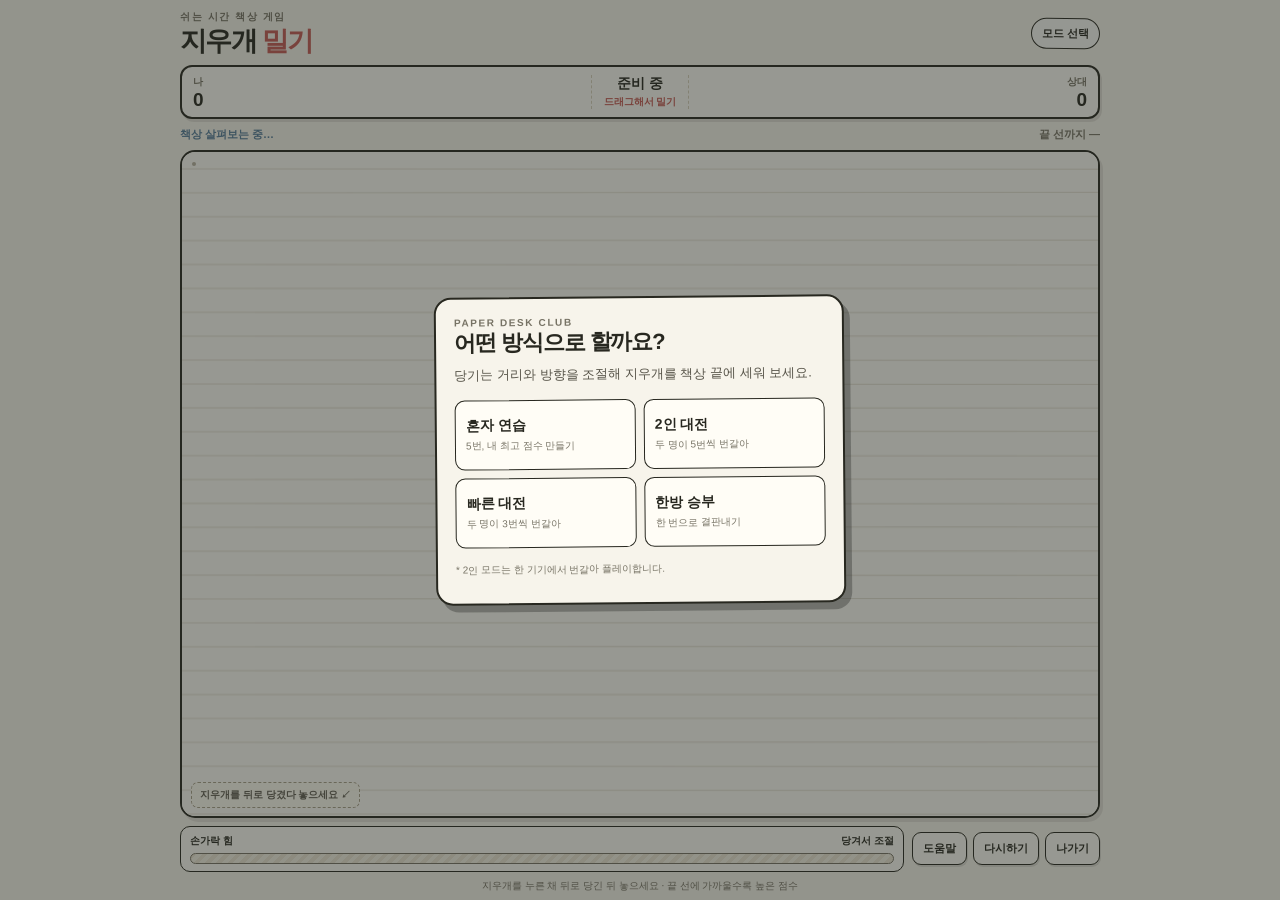
==== Gomoku.Web/wwwroot/eraser-push.html @ 087f0499 "Fit whole long table in length reveal before zooming in" ====
<!doctype html>
<html lang="ko">
<head>
<meta charset="utf-8">
<meta name="viewport" content="width=device-width, initial-scale=1, maximum-scale=1, user-scalable=no, viewport-fit=cover">
<meta name="theme-color" content="#f7f4eb">
<title>지우개 밀기 — 책상 끝의 한 끗</title>
<style>
  :root{--paper:#f7f4eb;--ink:#282820;--muted:#777365;--red:#c65b55;--blue:#557c9a;--green:#69865a;--line:#d8d1bd}
  *{box-sizing:border-box}
  html,body{margin:0;width:100%;height:100%;overflow:hidden;background:var(--paper);color:var(--ink);font-family:"Trebuchet MS","Apple SD Gothic Neo","Malgun Gothic",sans-serif}
  body{padding:env(safe-area-inset-top) 12px env(safe-area-inset-bottom);display:flex;justify-content:center}
  button{font:inherit;color:inherit;cursor:pointer;-webkit-tap-highlight-color:transparent}
  .app{width:min(100%,920px);height:100%;max-height:100dvh;display:flex;flex-direction:column;gap:8px;padding:10px 0 8px}
  header{display:flex;align-items:center;justify-content:space-between;gap:8px;flex:none}
  .brand{min-width:0}.eyebrow{font-size:10px;letter-spacing:.16em;color:var(--muted);font-weight:800}.title{font-size:clamp(19px,5vw,27px);font-weight:900;letter-spacing:-.06em;line-height:1.15;margin-top:2px}.title span{color:var(--red)}
  .mode-pill{border:1.5px solid var(--ink);border-radius:999px;padding:7px 10px;font-size:11px;font-weight:800;background:#fff9;white-space:nowrap;transform:rotate(1deg)}
  .scorebar{display:grid;grid-template-columns:1fr auto 1fr;align-items:center;gap:8px;border:2px solid var(--ink);border-radius:12px;background:#fffdf6;padding:8px 11px;box-shadow:2px 3px 0 #2828201c;flex:none}
  .scorebox{display:flex;flex-direction:column;gap:1px}.scorebox.right{text-align:right}.scorelabel{font-size:10px;color:var(--muted);font-weight:700}.scorevalue{font-size:19px;font-weight:900;line-height:1}.roundbox{text-align:center;border-left:1px dashed var(--line);border-right:1px dashed var(--line);padding:0 12px;min-width:82px}.roundvalue{font-size:14px;font-weight:900}.turn{font-size:10px;color:var(--red);font-weight:900;margin-top:2px}
  .meta{display:flex;justify-content:space-between;align-items:center;gap:6px;flex:none;font-size:11px}.surface{font-weight:900;color:var(--blue)}.distance{color:var(--muted);font-weight:700;text-align:right}
  .stage{position:relative;flex:1;min-height:185px;border:2px solid var(--ink);border-radius:15px;background:#fffdf7;overflow:hidden;box-shadow:3px 4px 0 #2828201a;touch-action:none}
  canvas{display:block;width:100%;height:100%;touch-action:none}
  .toast{position:absolute;left:50%;top:12px;transform:translate(-50%,-8px) rotate(-2deg);padding:7px 13px;border:2px solid var(--ink);border-radius:8px;background:#fffdf2;font-size:14px;font-weight:900;opacity:0;transition:.18s;pointer-events:none;white-space:nowrap;z-index:2;box-shadow:2px 2px 0 #28282020}.toast.show{opacity:1;transform:translate(-50%,0) rotate(-2deg)}
  .callout{position:absolute;left:9px;bottom:8px;padding:5px 8px;border-radius:7px;background:#fffdf0dc;border:1px dashed #aaa18c;font-size:10px;color:#625e53;font-weight:700;pointer-events:none;max-width:65%}
  .controls{display:grid;grid-template-columns:1fr auto;gap:8px;align-items:center;flex:none}.power-wrap{border:1.5px solid var(--ink);background:#fffdf6;border-radius:10px;padding:7px 9px}.power-head{display:flex;justify-content:space-between;font-size:10px;font-weight:800;margin-bottom:5px}.power-track{height:11px;border:1px solid #797365;border-radius:999px;overflow:hidden;background:repeating-linear-gradient(135deg,#ebe4d2 0 4px,#f5f0e3 4px 8px)}.power-fill{height:100%;width:0;background:repeating-linear-gradient(135deg,#d87867 0 5px,#e9957e 5px 10px);transition:width .05s}
  .buttons{display:flex;gap:6px}.btn{border:1.5px solid var(--ink);border-radius:9px;background:#fffdf6;padding:8px 10px;font-size:11px;font-weight:900;box-shadow:1px 2px 0 #28282020;white-space:nowrap}.btn.primary{background:#e8d7a9}.btn:active{transform:translateY(1px);box-shadow:none}.hint{font-size:10px;color:var(--muted);text-align:center;flex:none;line-height:1.25}
  .overlay{position:fixed;inset:0;background:#22282078;display:none;align-items:center;justify-content:center;padding:18px;z-index:5}.overlay.show{display:flex}.length-card{width:min(84vw,300px);text-align:center;background:var(--paper);border:2px solid var(--ink);border-radius:16px;padding:22px 18px;box-shadow:5px 6px 0 #1d201d50;transform:rotate(-1deg)}.length-card h2{font-size:16px;margin:0 0 4px}.length-card p{font-size:11px;color:var(--muted);margin:0}.length-number{font-size:76px;line-height:1.1;font-weight:1000;color:var(--red);font-variant-numeric:tabular-nums;text-shadow:2px 2px 0 #c65b5522}.length-number.spinning{animation:number-jitter .12s infinite alternate}@keyframes number-jitter{from{transform:rotate(-5deg) scale(.94)}to{transform:rotate(5deg) scale(1.05)}}.modal{width:min(100%,410px);max-height:90dvh;overflow:auto;background:var(--paper);border:2px solid var(--ink);border-radius:17px;padding:18px;box-shadow:6px 7px 0 #1d201d50;transform:rotate(-.5deg)}.modal h2{font-size:22px;margin:0 0 7px;letter-spacing:-.05em}.modal p{font-size:13px;line-height:1.6;color:#575449;margin:7px 0}.modegrid{display:grid;grid-template-columns:1fr 1fr;gap:8px;margin:14px 0}.modecard{min-height:70px;border:1.5px solid var(--ink);border-radius:10px;background:#fffdf6;text-align:left;padding:10px}.modecard b{display:block;font-size:14px}.modecard small{display:block;color:var(--muted);margin-top:4px;font-size:10px}.modal-actions{display:flex;justify-content:flex-end;gap:7px;margin-top:13px}.result-score{font-size:38px;color:var(--red);font-weight:1000;letter-spacing:-.06em}.result-list{border-top:1px dashed #99917f;margin-top:12px;padding-top:8px;font-size:12px;line-height:1.8}.history{max-height:150px;overflow:auto;margin-top:6px;font-size:11px}.history-row{display:flex;justify-content:space-between;border-bottom:1px dashed #ddd5c2;padding:5px 0}.small{font-size:10px!important;color:var(--muted)!important}
  @media(max-height:640px){.app{gap:5px;padding-top:5px}.scorebar{padding:6px 9px}.stage{min-height:150px}.controls{gap:5px}.power-wrap{padding:5px 8px}.btn{padding:7px 8px}.hint{font-size:9px}}
  @media(max-width:380px){body{padding-left:8px;padding-right:8px}.mode-pill{padding:6px 8px;font-size:10px}.buttons{gap:4px}.btn{padding:7px;font-size:10px}.roundbox{min-width:72px;padding:0 7px}}
</style>
</head>
<body>
<main class="app" aria-label="지우개 밀기 미니게임">
  <header><div class="brand"><div class="eyebrow">쉬는 시간 책상 게임</div><div class="title">지우개 <span>밀기</span></div></div><button id="modeBtn" class="mode-pill" aria-label="게임 모드 선택">모드 선택</button></header>
  <section class="scorebar" aria-live="polite"><div class="scorebox"><span class="scorelabel" id="leftLabel">나</span><strong class="scorevalue" id="leftScore">0</strong></div><div class="roundbox"><div class="roundvalue" id="roundText">준비 중</div><div class="turn" id="turnText">드래그해서 밀기</div></div><div class="scorebox right"><span class="scorelabel" id="rightLabel">상대</span><strong class="scorevalue" id="rightScore">0</strong></div></section>
  <div class="meta"><span class="surface" id="surfaceLabel">책상 살펴보는 중…</span><span class="distance" id="distanceLabel">끝 선까지 —</span></div>
  <section class="stage" id="stage"><canvas id="board" aria-label="지우개를 드래그해 발사하는 책상 게임판"></canvas><div class="toast" id="toast">아슬아슬!</div><div class="callout" id="callout">지우개를 뒤로 당겼다 놓으세요 ↙</div></section>
  <section class="controls"><div class="power-wrap"><div class="power-head"><span>손가락 힘</span><span id="powerText">당겨서 조절</span></div><div class="power-track"><div id="powerFill" class="power-fill"></div></div></div><div class="buttons"><button class="btn" id="helpBtn">도움말</button><button class="btn" id="restartBtn">다시하기</button><button class="btn" id="exitBtn">나가기</button></div></section>
  <div class="hint" id="hint">지우개를 누른 채 뒤로 당긴 뒤 놓으세요 · 끝 선에 가까울수록 높은 점수</div>
</main>
<div class="overlay" id="lengthOverlay"><div class="length-card"><div class="eyebrow">책상 길이 정하기</div><div class="length-number spinning" id="lengthNumber">?</div><h2>오늘의 책상 길이는?</h2><p>숫자가 멈추면 1m~10m 중 한 판의 길이가 정해져요</p></div></div>
<div class="overlay show" id="menuOverlay"><div class="modal"><div class="eyebrow">PAPER DESK CLUB</div><h2>어떤 방식으로 할까요?</h2><p>당기는 거리와 방향을 조절해 지우개를 책상 끝에 세워 보세요.</p><div class="modegrid"><button class="modecard" data-mode="practice"><b>혼자 연습</b><small>5번, 내 최고 점수 만들기</small></button><button class="modecard" data-mode="duel"><b>2인 대전</b><small>두 명이 5번씩 번갈아</small></button><button class="modecard" data-mode="quick"><b>빠른 대전</b><small>두 명이 3번씩 번갈아</small></button><button class="modecard" data-mode="oneshot"><b>한방 승부</b><small>한 번으로 결판내기</small></button></div><p class="small">* 2인 모드는 한 기기에서 번갈아 플레이합니다.</p></div></div>
<div class="overlay" id="roundOverlay"><div class="modal"><div class="eyebrow" id="roundEyebrow">라운드 결과</div><h2 id="roundTitle">잘 멈췄어요!</h2><div class="result-score" id="roundScore">70점</div><div class="result-list" id="roundDetails"></div><div class="modal-actions"><button class="btn primary" id="nextBtn">다음 차례</button></div></div></div>
<div class="overlay" id="endOverlay"><div class="modal"><div class="eyebrow">게임 종료</div><h2 id="endTitle">오늘의 승부</h2><div class="result-score" id="endScore">0 : 0</div><p id="endMessage"></p><div class="result-list"><b>라운드 기록</b><div class="history" id="history"></div></div><div class="modal-actions"><button class="btn" id="endMenuBtn">모드 선택</button><button class="btn primary" id="playAgainBtn">한 판 더</button></div></div></div>
<div class="overlay" id="helpOverlay"><div class="modal"><div class="eyebrow">HOW TO PLAY</div><h2>끝에 세우는 한 끗</h2><p><b>1.</b> 분홍 세로 화면에서는 지우개를 아래로 당겨 놓으면 위쪽 끝 선을 향해 튕겨요.</p><p><b>2.</b> 당기는 길이가 힘이 됩니다. 너무 세게 밀면 책상 끝으로 떨어져 0점이에요.</p><p><b>3.</b> 책상 표면과 낙서 구역은 매번 달라요. 파란 물은 더 미끄럽고, 회색 가루는 속도를 줄여요.</p><p><b>점수:</b> 끝 선까지 남은 거리 1px마다 0.75점씩 감점해요. 기본 점수는 10~100점이고, 책상 밖으로 떨어지면 0점입니다.</p><div class="modal-actions"><button class="btn primary" id="closeHelpBtn">알겠어요</button></div></div></div>
<script>
(()=>{
"use strict";
// All game rules live in these small modules so a future duel caller can reuse them.
const CONFIG={dragMax:125,launchScale:5.5,friction:{basic:.985,wet:.995,rough:.965,dust:.978,tilted:.985,powder:.985},minSpeed:.08,edgeBonus:18,slowZone:92,gravity:.16};
const SURFACES=[{id:"basic",name:"일반 책상",note:"장애물 없이 길이와 힘으로 승부",color:"#d9c9a5"}];
const MODES={practice:{name:"혼자 연습",rounds:5,players:1},duel:{name:"2인 대전",rounds:5,players:2},quick:{name:"빠른 대전",rounds:3,players:2},oneshot:{name:"한방 승부",rounds:1,players:2}};
const Physics={step(state,board,dt){let n=Math.min(2.2,dt/16.67);if(state.phase!=="moving")return;if(state.x>board.edge-125&&state.speed<1.3)n*=.72;const friction=CONFIG.friction.basic;state.x+=state.vx*n;state.y+=state.vy*n;state.vx*=Math.pow(friction,n);state.vy*=Math.pow(friction,n);state.speed=Math.hypot(state.vx,state.vy);if(state.y<board.top+10||state.y>board.bottom-10){state.vy*=-.52;state.y=clamp(state.y,board.top+10,board.bottom-10)}if(state.x>=board.edge-12&&state.x<=board.edge)state.touchedEdge=true;if(state.x>board.edge){state.phase="out";return}if(state.speed<CONFIG.minSpeed){state.phase="settled";state.vx=state.vy=0}}};
function distanceMetrics(state,board){const distanceToEdge=Math.max(0,board.edge-(state.x+12));const launchDistance=Math.max(1,board.edge-(board.start+12));const ratio=distanceToEdge/launchDistance;return{distanceToEdge:Math.round(distanceToEdge),distancePercent:Math.round(ratio*1000)/10,ratio}}
const Scoring={score(state,board){if(state.phase==="out")return{score:0,distanceToEdge:null,distancePercent:null,isOut:true,edgeBonus:0};const metrics=distanceMetrics(state,board);const pixelPenalty=Math.round(metrics.distanceToEdge*SCORING.pointsPerPixel);const baseScore=clamp(SCORING.maxPoints-pixelPenalty,SCORING.minPoints,SCORING.maxPoints);const bonus=state.touchedEdge?CONFIG.edgeBonus:0;return{score:clamp(baseScore+bonus,SCORING.minPoints,SCORING.maxPoints),...metrics,isOut:false,edgeBonus:bonus,pixelPenalty}}};
const canvas=document.querySelector("#board"),ctx=canvas.getContext("2d"),stage=document.querySelector("#stage");const ui={leftScore:$("#leftScore"),rightScore:$("#rightScore"),leftLabel:$("#leftLabel"),rightLabel:$("#rightLabel"),roundText:$("#roundText"),turnText:$("#turnText"),surface:$("#surfaceLabel"),distance:$("#distanceLabel"),toast:$("#toast"),callout:$("#callout"),powerFill:$("#powerFill"),powerText:$("#powerText"),hint:$("#hint")};
let dpr=1,W=0,H=0,portrait=false,lastTime=0,toastTimer=0,shake=0,mode=null,game=null,board=null,state=null,input=null,roundResult=null,lengthSpinTimer=null,lengthStopTimer=null;
let camera={x:0,y:0,zoom:1,targetZoom:1,introStart:0,intro:true,ready:false};
const CAMERA={overviewMs:850,moveMs:900,minZoom:1.25,maxZoom:2.9,followEase:115};
const SCORING={maxPoints:100,minPoints:10,pointsPerPixel:.75};
const TABLE={oneMeterRatio:.343,minOneMeterPixels:60};
function $(sel){return document.querySelector(sel)}function clamp(v,a,b){return Math.max(a,Math.min(b,v))}function rand(a,b){return a+Math.random()*(b-a)}function inside(x,y,z){return x>z.x&&x<z.x+z.w&&y>z.y&&y<z.y+z.h}function circleRect(x,y,r,o){const cx=clamp(x,o.x,o.x+o.w),cy=clamp(y,o.y,o.y+o.h);return (x-cx)**2+(y-cy)**2<r*r}
function newGame(modeId){mode=MODES[modeId];game={modeId,round:1,turn:0,scores:[0,0],history:[],rounds:mode.rounds,players:mode.players};$("#menuOverlay").classList.remove("show");$("#endOverlay").classList.remove("show");rollTableLength()}
function rollTableLength(){clearInterval(lengthSpinTimer);clearTimeout(lengthStopTimer);const overlay=$("#lengthOverlay"),number=$("#lengthNumber");const result=1+Math.floor(Math.random()*10);let count=0;number.textContent="?";number.classList.add("spinning");overlay.classList.add("show");lengthSpinTimer=setInterval(()=>{number.textContent=String(1+Math.floor(Math.random()*10));count++},75);lengthStopTimer=setTimeout(()=>{clearInterval(lengthSpinTimer);number.textContent=String(result);number.classList.remove("spinning");lengthStopTimer=setTimeout(()=>{overlay.classList.remove("show");prepareRound(result)},650)},1350)}
function cameraXForState(z){const minX=board.start-W*.25/z,maxX=Math.max(minX,board.edge-W*.9/z);return clamp(state.x-W*.22/z,minX,maxX)}
function cameraYForState(z){return clamp(state.y-H*.5/z,0,Math.max(0,H-H/z))}
function beginCameraIntro(){const span=Math.max(1,board.edge-board.start),overviewZoom=Math.min(1,W*.9/span),overviewX=(board.start+board.edge)/2-W/(2*overviewZoom),overviewY=(board.top+board.bottom)/2-H/(2*overviewZoom);camera={x:overviewX,y:overviewY,zoom:overviewZoom,overviewX,overviewY,targetZoom:clamp(W/span*1.28,CAMERA.minZoom,CAMERA.maxZoom),introStart:performance.now(),intro:true,ready:false}}
function prepareRound(lengthValue){const length=lengthValue;board={length,edge:W-28,start:24,top:24,bottom:H-24,surface:SURFACES[0],zones:[],obstacles:[],slope:0};board.edge=board.start+Math.max(TABLE.minOneMeterPixels,(W-board.start-27)*TABLE.oneMeterRatio)*length;const lane=H*.5;state={x:board.start+27,y:lane,vx:0,vy:0,speed:0,angle:0,rotation:0,phase:"ready",obstaclesHit:0,touchedEdge:false};input=null;roundResult=null;beginCameraIntro();ui.surface.textContent=`📏 책상 길이 ${length}m · ${board.surface.name}`;ui.distance.textContent="끝 선까지 —";ui.powerFill.style.width="0%";ui.powerText.textContent="당겨서 조절";ui.toast.classList.remove("show");ui.hint.textContent=portrait?"아래로 당겼다 놓으세요 · 끝 선을 절반 넘으면 떨어져요":"뒤로 당겼다 놓으세요 · 끝 선을 절반 넘으면 떨어져요";ui.callout.textContent=`책상 길이 ${length}m · 지우개를 ${portrait?"아래로":"뒤로"} 당기세요 ${portrait?"↓":"↙"}`;updateHud();draw()}
function updateHud(){if(!game)return;const p=game.turn%game.players;ui.leftLabel.textContent=game.players===1?"내 점수":"플레이어 1";ui.rightLabel.textContent=game.players===1?"최고 기록":"플레이어 2";ui.leftScore.textContent=game.scores[0];ui.rightScore.textContent=game.players===1?(localStorage.getItem("eraserPushBest")||"0"):game.scores[1];ui.roundText.textContent=`${game.round} / ${game.rounds} 라운드`;ui.turnText.textContent=game.players===1?"나의 차례":`플레이어 ${p+1} 차례`;$("#modeBtn").textContent=mode.name}
function resize(){const rect=stage.getBoundingClientRect();dpr=Math.min(devicePixelRatio||1,2);portrait=window.matchMedia("(orientation: portrait)").matches;W=portrait?rect.height:rect.width;H=portrait?rect.width:rect.height;if(portrait){canvas.style.position="absolute";canvas.style.left="50%";canvas.style.top="50%";canvas.style.width=W+"px";canvas.style.height=H+"px";canvas.style.transform="translate(-50%,-50%) rotate(-90deg)"}else{canvas.style.position="relative";canvas.style.left="";canvas.style.top="";canvas.style.width="100%";canvas.style.height="100%";canvas.style.transform="none"}canvas.width=Math.round(W*dpr);canvas.height=Math.round(H*dpr);ctx.setTransform(dpr,0,0,dpr,0,0);if(board){board.start=24;board.top=24;board.bottom=H-24;board.edge=board.start+Math.max(TABLE.minOneMeterPixels,(W-board.start-27)*TABLE.oneMeterRatio)*board.length;if(state&&state.phase==="ready"){state.x=board.start+27;state.y=H*.5;beginCameraIntro()}else if(state){camera.x=cameraXForState(camera.zoom);camera.y=cameraYForState(camera.zoom)}}draw()}
function draw(){if(!ctx||!W||!H)return;ctx.clearRect(0,0,W,H);ctx.fillStyle="#fffdf7";ctx.fillRect(0,0,W,H);drawPaper();if(!board)return;ctx.save();if(shake>0){ctx.translate(rand(-shake,shake),rand(-shake,shake));shake*=.86;if(shake<.2)shake=0}ctx.scale(camera.zoom,camera.zoom);ctx.translate(-camera.x,-camera.y);drawDesk();drawEdge();drawEraser();drawAim();drawDistance();ctx.restore()}
function drawPaper(){ctx.strokeStyle="#e4dfd2";ctx.lineWidth=1;for(let y=17;y<H;y+=24){ctx.beginPath();ctx.moveTo(0,y);ctx.lineTo(W,y+rand(-.6,.6));ctx.stroke()}ctx.fillStyle="#b9b2a1";ctx.beginPath();ctx.arc(12,12,2,0,Math.PI*2);ctx.fill()}
function drawDesk(){const x=board.start,y=board.top,w=board.edge-x,h=board.bottom-y;ctx.fillStyle="#e8dfc9";ctx.strokeStyle="#5d594d";ctx.lineWidth=2;ctx.beginPath();ctx.roundRect(x,y,w,h,8);ctx.fill();ctx.stroke();ctx.save();ctx.beginPath();ctx.roundRect(x,y,w,h,8);ctx.clip();ctx.fillStyle=board.surface.color;ctx.globalAlpha=.12;ctx.fillRect(x,y,w,h);ctx.globalAlpha=1;ctx.strokeStyle="#c2b79f";ctx.lineWidth=1;for(let yy=y+12;yy<y+h;yy+=17){ctx.beginPath();ctx.moveTo(x,yy);ctx.lineTo(x+w,yy+rand(-1,1));ctx.stroke()}ctx.restore();ctx.fillStyle="#8c816b";ctx.font="italic 10px Trebuchet MS";ctx.fillText("2학년 3반",x+8,y+13)}
function drawEdge(){if(state){const progress=(state.x-board.start)/(board.edge-board.start);if(progress<.76&&state.phase!=="out"&&state.phase!=="settled")return}const e=board.edge;ctx.strokeStyle="#c65255";ctx.lineWidth=3;ctx.setLineDash([5,4]);ctx.beginPath();ctx.moveTo(e,board.top+2);ctx.lineTo(e,board.bottom-2);ctx.stroke();ctx.setLineDash([]);ctx.save();ctx.translate(e+6,board.top+7);ctx.rotate(Math.PI/2);ctx.fillStyle="#a94647";ctx.font="bold 10px sans-serif";ctx.fillText("끝 선",0,0);ctx.restore();ctx.strokeStyle="#c65255";ctx.lineWidth=2;ctx.beginPath();ctx.moveTo(e,board.top);ctx.lineTo(W,board.top);ctx.moveTo(e,board.bottom);ctx.lineTo(W,board.bottom);ctx.stroke()}
function drawEraser(){if(!state)return;ctx.save();ctx.translate(state.x,state.y);ctx.rotate(state.rotation);ctx.shadowColor="#453a2d38";ctx.shadowBlur=4;ctx.shadowOffsetY=2;ctx.fillStyle="#e58e9b";ctx.strokeStyle="#483c3b";ctx.lineWidth=1.6;ctx.beginPath();ctx.roundRect(-12,-8,24,16,3);ctx.fill();ctx.stroke();ctx.shadowColor="transparent";ctx.fillStyle="#f6d6d7";ctx.fillRect(-8,-5,13,3);ctx.strokeStyle="#c87482";ctx.lineWidth=1;ctx.beginPath();ctx.moveTo(2,-7);ctx.lineTo(2,7);ctx.stroke();ctx.restore()}
function drawAim(){if(!input||state.phase!=="ready")return;const dx=state.x-input.x,dy=state.y-input.y;ctx.strokeStyle="#567d9a";ctx.lineWidth=2;ctx.setLineDash([4,3]);ctx.beginPath();ctx.moveTo(state.x,state.y);ctx.lineTo(state.x+dx,state.y+dy);ctx.stroke();ctx.setLineDash([]);const len=Math.hypot(dx,dy);ctx.fillStyle="#567d9a";ctx.beginPath();ctx.arc(state.x+dx,state.y+dy,3+Math.min(4,len/20),0,Math.PI*2);ctx.fill()}
function drawDistance(){if(!state||state.phase==="out")return;const m=distanceMetrics(state,board);ui.distance.textContent=state.phase==="moving"||state.phase==="settled"?`끝 선까지 ${m.distanceToEdge}px`:"끝 선까지 —"}
function point(ev){const r=stage.getBoundingClientRect(),sx=ev.clientX-r.left,sy=ev.clientY-r.top;const p=portrait?{x:W-sy,y:sx}:{x:sx,y:sy};return{x:camera.x+p.x/camera.zoom,y:camera.y+p.y/camera.zoom}}
canvas.addEventListener("pointerdown",e=>{if(!game||!state||state.phase!=="ready"||!camera.ready||$(".overlay.show"))return;const p=point(e);if(Math.hypot(p.x-state.x,p.y-state.y)<36){input={...p,id:e.pointerId};canvas.setPointerCapture(e.pointerId);e.preventDefault()}});
canvas.addEventListener("pointermove",e=>{if(!input||input.id!==e.pointerId)return;const p=point(e);input.x=p.x;input.y=p.y;const strength=clamp(Math.hypot(state.x-p.x,state.y-p.y)/CONFIG.dragMax,0,1);ui.powerFill.style.width=`${strength*100}%`;ui.powerText.textContent=strength===0?"당겨서 조절":`${Math.round(strength*100)}%`;draw();e.preventDefault()});
canvas.addEventListener("pointerup",e=>{if(!input||input.id!==e.pointerId)return;const dx=state.x-input.x,dy=state.y-input.y,len=Math.hypot(dx,dy);input=null;if(len>5){const power=Math.min(len,CONFIG.dragMax);state.vx=dx/len*power/CONFIG.dragMax*CONFIG.launchScale;state.vy=dy/len*power/CONFIG.dragMax*CONFIG.launchScale;state.speed=Math.hypot(state.vx,state.vy);state.angle=Math.atan2(state.vy,state.vx);state.phase="moving";ui.callout.textContent="지우개가 미끄러지는 중…";ui.hint.textContent="움직이는 동안에는 기다려 주세요"}ui.powerFill.style.width="0%";ui.powerText.textContent="당겨서 조절";draw();e.preventDefault()});
function updateCamera(t,dt){if(!board||!state)return;if(camera.intro){const elapsed=t-camera.introStart;if(elapsed<CAMERA.overviewMs){camera.zoom=Math.min(1,W*.9/Math.max(1,board.edge-board.start));camera.x=camera.overviewX;camera.y=camera.overviewY;return}const p=clamp((elapsed-CAMERA.overviewMs)/CAMERA.moveMs,0,1),ease=p*p*(3-2*p);camera.zoom=camera.overviewZoom+(camera.targetZoom-camera.overviewZoom)*ease;const targetX=cameraXForState(camera.targetZoom),targetY=cameraYForState(camera.targetZoom);camera.x=camera.overviewX+(targetX-camera.overviewX)*ease;camera.y=camera.overviewY+(targetY-camera.overviewY)*ease;if(p>=1){camera.intro=false;camera.ready=true}return}if(state.phase==="moving"||state.phase==="settled"||state.phase==="out"){const z=camera.zoom,targetX=cameraXForState(z),targetY=cameraYForState(z);const blend=1-Math.exp(-dt/CAMERA.followEase);camera.x+=(targetX-camera.x)*blend;camera.y+=(targetY-camera.y)*blend}}
function loop(t){const dt=lastTime?Math.min(40,t-lastTime):16;lastTime=t;updateCamera(t,dt);if(state&&state.phase==="moving"){const before=state.speed;Physics.step(state,board,dt);state.rotation+=state.vx*.003;if(before>CONFIG.slowZone/100&&state.x>board.edge-145){}if(state.phase==="out"){onSettled();shake=0}else if(state.phase==="settled")onSettled()}draw();requestAnimationFrame(loop)}
function onSettled(){if(roundResult)return;roundResult=Scoring.score(state,board);const player=game.turn%game.players;const result={playerId:player===0?"player1":"player2",score:roundResult.score,distanceToEdge:roundResult.distanceToEdge,distancePercent:roundResult.distancePercent,tableLength:board.length,surfaceType:"basic",obstaclesHit:state.obstaclesHit,isOut:roundResult.isOut,roundNumber:game.round,totalScore:0};game.scores[player]+=result.score;result.totalScore=game.scores[player];game.history.push(result);if(!roundResult.isOut&&roundResult.distancePercent<=5){showToast(roundResult.touchedEdge?"딱! 끝 선 보너스":"아슬아슬!");shake=roundResult.distancePercent<1.5?2.2:1}if(mode.players===1){const best=Number(localStorage.getItem("eraserPushBest")||0);if(game.scores[0]>best)localStorage.setItem("eraserPushBest",String(game.scores[0]))}updateHud();setTimeout(()=>showRoundResult(result),300)}
function showToast(text){ui.toast.textContent=text;ui.toast.classList.add("show");clearTimeout(toastTimer);toastTimer=setTimeout(()=>ui.toast.classList.remove("show"),1250)}
function showRoundResult(r){$("#roundEyebrow").textContent=`${r.playerId==="player1"?"플레이어 1":"플레이어 2"} · ${r.roundNumber}라운드`;$("#roundTitle").textContent=r.isOut?"책상 밖으로 떨어졌어요!":r.distancePercent<=5?"아슬아슬하게 세웠어요!":"이번 시도 결과";$("#roundScore").textContent=`${r.score}점`;$("#roundDetails").innerHTML=`끝 선까지 <b>${r.isOut?"책상 밖":r.distanceToEdge+"px"}</b><br>책상 길이 <b>${board.length}m</b><br>장애물 접촉 <b>${r.obstaclesHit}회</b>${r.edgeBonus?"<br><b>끝 선 보너스 +18점!</b>":""}`;const final=game.round>=game.rounds&&game.turn>=game.rounds*game.players-1;$("#nextBtn").textContent=final?"결과 보기":game.turn%game.players===0&&game.players===2?"상대 차례":game.turn%game.players===1?"다음 라운드":"다음 차례";$("#roundOverlay").classList.add("show")}
function advance(){$("#roundOverlay").classList.remove("show");if(game.turn>=game.rounds*game.players-1){showEnd();return}game.turn++;game.round=Math.floor(game.turn/game.players)+1;rollTableLength()}
function showEnd(){updateHud();if(game.players===1){$("#endTitle").textContent="연습 완료!";$("#endScore").textContent=`${game.scores[0]}점`;$("#endMessage").textContent=`최고 기록은 ${localStorage.getItem("eraserPushBest")}점이에요. 책상 끝 한 끗에 다시 도전해 보세요.`}else{const winner=game.scores[0]===game.scores[1]?"비겼어요!":game.scores[0]>game.scores[1]?"플레이어 1 승리!":"플레이어 2 승리!";$("#endTitle").textContent=winner;$("#endScore").textContent=`${game.scores[0]} : ${game.scores[1]}`;$("#endMessage").textContent="끝 선과의 거리, 표면 운까지 모두 합친 결과예요."}$("#history").innerHTML=game.history.map(r=>`<div class="history-row"><span>${r.playerId==="player1"?"P1":"P2"} · ${r.roundNumber}R · 길이 ${r.tableLength}m${r.isOut?" · OUT":""}</span><b>${r.score}점</b></div>`).join("");$("#endOverlay").classList.add("show")}
function openMenu(){["roundOverlay","endOverlay","helpOverlay"].forEach(x=>$("#"+x).classList.remove("show"));$("#menuOverlay").classList.add("show")}
function exitToGames(){const target=new URL("games",window.location.href).href;try{window.top.location.assign(target)}catch{window.location.assign(target)}}
document.querySelectorAll(".modecard").forEach(b=>b.addEventListener("click",()=>newGame(b.dataset.mode)));$("#modeBtn").addEventListener("click",openMenu);$("#nextBtn").addEventListener("click",advance);$("#restartBtn").addEventListener("click",()=>game&&newGame(game.modeId));$("#exitBtn").addEventListener("click",exitToGames);$("#helpBtn").addEventListener("click",()=>$("#helpOverlay").classList.add("show"));$("#closeHelpBtn").addEventListener("click",()=>$("#helpOverlay").classList.remove("show"));$("#endMenuBtn").addEventListener("click",openMenu);$("#playAgainBtn").addEventListener("click",()=>game&&newGame(game.modeId));
window.addEventListener("resize",resize);window.addEventListener("orientationchange",()=>setTimeout(resize,100));resize();requestAnimationFrame(loop);
// Optional integration hook: window.playEraserDuel(callback) can be added later;
// each completed turn is retained as a serializable result in game.history.
window.getEraserPushResults=()=>game?JSON.parse(JSON.stringify(game.history)):[];
})();
</script>
</body>
</html>
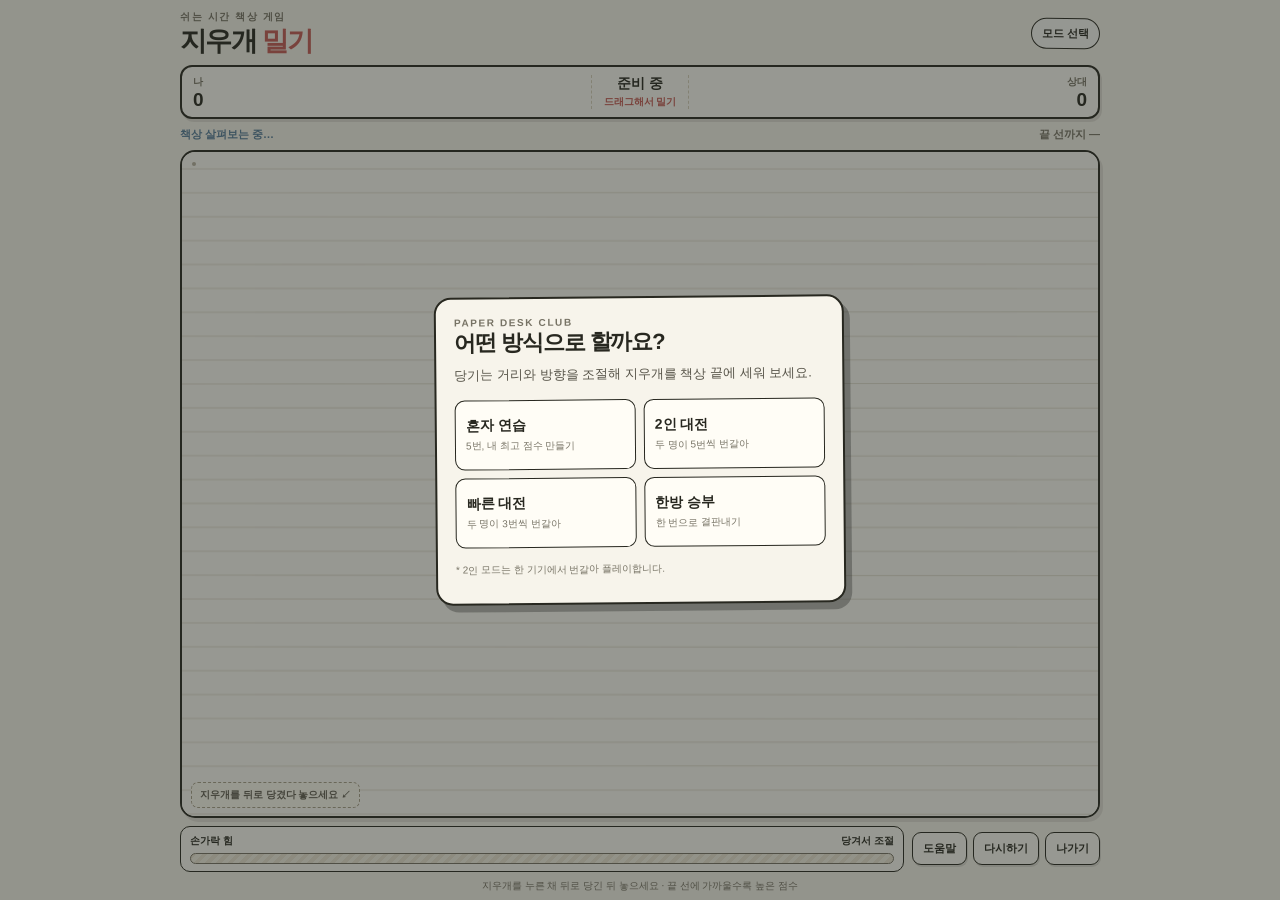
==== commit 826bc133: "Fix eraser drag during camera intro" ====
--- a/Gomoku.Web/wwwroot/eraser-push.html
+++ b/Gomoku.Web/wwwroot/eraser-push.html
@@ -64,7 +64,7 @@
 function rollTableLength(){clearInterval(lengthSpinTimer);clearTimeout(lengthStopTimer);const overlay=$("#lengthOverlay"),number=$("#lengthNumber");const result=1+Math.floor(Math.random()*10);let count=0;number.textContent="?";number.classList.add("spinning");overlay.classList.add("show");lengthSpinTimer=setInterval(()=>{number.textContent=String(1+Math.floor(Math.random()*10));count++},75);lengthStopTimer=setTimeout(()=>{clearInterval(lengthSpinTimer);number.textContent=String(result);number.classList.remove("spinning");lengthStopTimer=setTimeout(()=>{overlay.classList.remove("show");prepareRound(result)},650)},1350)}
 function cameraXForState(z){const minX=board.start-W*.25/z,maxX=Math.max(minX,board.edge-W*.9/z);return clamp(state.x-W*.22/z,minX,maxX)}
 function cameraYForState(z){return clamp(state.y-H*.5/z,0,Math.max(0,H-H/z))}
-function beginCameraIntro(){const span=Math.max(1,board.edge-board.start),overviewZoom=Math.min(1,W*.9/span),overviewX=(board.start+board.edge)/2-W/(2*overviewZoom),overviewY=(board.top+board.bottom)/2-H/(2*overviewZoom);camera={x:overviewX,y:overviewY,zoom:overviewZoom,overviewX,overviewY,targetZoom:clamp(W/span*1.28,CAMERA.minZoom,CAMERA.maxZoom),introStart:performance.now(),intro:true,ready:false}}
+function beginCameraIntro(){const span=Math.max(1,board.edge-board.start),overviewZoom=Math.min(1,W*.9/span),overviewX=(board.start+board.edge)/2-W/(2*overviewZoom),overviewY=(board.top+board.bottom)/2-H/(2*overviewZoom);camera={x:overviewX,y:overviewY,zoom:overviewZoom,overviewX,overviewY,targetZoom:clamp(W/span*1.28,CAMERA.minZoom,CAMERA.maxZoom),introElapsed:0,intro:true,ready:false}}
 function prepareRound(lengthValue){const length=lengthValue;board={length,edge:W-28,start:24,top:24,bottom:H-24,surface:SURFACES[0],zones:[],obstacles:[],slope:0};board.edge=board.start+Math.max(TABLE.minOneMeterPixels,(W-board.start-27)*TABLE.oneMeterRatio)*length;const lane=H*.5;state={x:board.start+27,y:lane,vx:0,vy:0,speed:0,angle:0,rotation:0,phase:"ready",obstaclesHit:0,touchedEdge:false};input=null;roundResult=null;beginCameraIntro();ui.surface.textContent=`📏 책상 길이 ${length}m · ${board.surface.name}`;ui.distance.textContent="끝 선까지 —";ui.powerFill.style.width="0%";ui.powerText.textContent="당겨서 조절";ui.toast.classList.remove("show");ui.hint.textContent=portrait?"아래로 당겼다 놓으세요 · 끝 선을 절반 넘으면 떨어져요":"뒤로 당겼다 놓으세요 · 끝 선을 절반 넘으면 떨어져요";ui.callout.textContent=`책상 길이 ${length}m · 지우개를 ${portrait?"아래로":"뒤로"} 당기세요 ${portrait?"↓":"↙"}`;updateHud();draw()}
 function updateHud(){if(!game)return;const p=game.turn%game.players;ui.leftLabel.textContent=game.players===1?"내 점수":"플레이어 1";ui.rightLabel.textContent=game.players===1?"최고 기록":"플레이어 2";ui.leftScore.textContent=game.scores[0];ui.rightScore.textContent=game.players===1?(localStorage.getItem("eraserPushBest")||"0"):game.scores[1];ui.roundText.textContent=`${game.round} / ${game.rounds} 라운드`;ui.turnText.textContent=game.players===1?"나의 차례":`플레이어 ${p+1} 차례`;$("#modeBtn").textContent=mode.name}
 function resize(){const rect=stage.getBoundingClientRect();dpr=Math.min(devicePixelRatio||1,2);portrait=window.matchMedia("(orientation: portrait)").matches;W=portrait?rect.height:rect.width;H=portrait?rect.width:rect.height;if(portrait){canvas.style.position="absolute";canvas.style.left="50%";canvas.style.top="50%";canvas.style.width=W+"px";canvas.style.height=H+"px";canvas.style.transform="translate(-50%,-50%) rotate(-90deg)"}else{canvas.style.position="relative";canvas.style.left="";canvas.style.top="";canvas.style.width="100%";canvas.style.height="100%";canvas.style.transform="none"}canvas.width=Math.round(W*dpr);canvas.height=Math.round(H*dpr);ctx.setTransform(dpr,0,0,dpr,0,0);if(board){board.start=24;board.top=24;board.bottom=H-24;board.edge=board.start+Math.max(TABLE.minOneMeterPixels,(W-board.start-27)*TABLE.oneMeterRatio)*board.length;if(state&&state.phase==="ready"){state.x=board.start+27;state.y=H*.5;beginCameraIntro()}else if(state){camera.x=cameraXForState(camera.zoom);camera.y=cameraYForState(camera.zoom)}}draw()}
@@ -76,10 +76,10 @@
 function drawAim(){if(!input||state.phase!=="ready")return;const dx=state.x-input.x,dy=state.y-input.y;ctx.strokeStyle="#567d9a";ctx.lineWidth=2;ctx.setLineDash([4,3]);ctx.beginPath();ctx.moveTo(state.x,state.y);ctx.lineTo(state.x+dx,state.y+dy);ctx.stroke();ctx.setLineDash([]);const len=Math.hypot(dx,dy);ctx.fillStyle="#567d9a";ctx.beginPath();ctx.arc(state.x+dx,state.y+dy,3+Math.min(4,len/20),0,Math.PI*2);ctx.fill()}
 function drawDistance(){if(!state||state.phase==="out")return;const m=distanceMetrics(state,board);ui.distance.textContent=state.phase==="moving"||state.phase==="settled"?`끝 선까지 ${m.distanceToEdge}px`:"끝 선까지 —"}
 function point(ev){const r=stage.getBoundingClientRect(),sx=ev.clientX-r.left,sy=ev.clientY-r.top;const p=portrait?{x:W-sy,y:sx}:{x:sx,y:sy};return{x:camera.x+p.x/camera.zoom,y:camera.y+p.y/camera.zoom}}
-canvas.addEventListener("pointerdown",e=>{if(!game||!state||state.phase!=="ready"||!camera.ready||$(".overlay.show"))return;const p=point(e);if(Math.hypot(p.x-state.x,p.y-state.y)<36){input={...p,id:e.pointerId};canvas.setPointerCapture(e.pointerId);e.preventDefault()}});
+canvas.addEventListener("pointerdown",e=>{if(!game||!state||state.phase!=="ready"||$(".overlay.show"))return;if(camera.intro){camera.intro=false;camera.ready=true}const p=point(e);if(Math.hypot(p.x-state.x,p.y-state.y)<36){input={...p,id:e.pointerId};canvas.setPointerCapture(e.pointerId);e.preventDefault()}});
 canvas.addEventListener("pointermove",e=>{if(!input||input.id!==e.pointerId)return;const p=point(e);input.x=p.x;input.y=p.y;const strength=clamp(Math.hypot(state.x-p.x,state.y-p.y)/CONFIG.dragMax,0,1);ui.powerFill.style.width=`${strength*100}%`;ui.powerText.textContent=strength===0?"당겨서 조절":`${Math.round(strength*100)}%`;draw();e.preventDefault()});
 canvas.addEventListener("pointerup",e=>{if(!input||input.id!==e.pointerId)return;const dx=state.x-input.x,dy=state.y-input.y,len=Math.hypot(dx,dy);input=null;if(len>5){const power=Math.min(len,CONFIG.dragMax);state.vx=dx/len*power/CONFIG.dragMax*CONFIG.launchScale;state.vy=dy/len*power/CONFIG.dragMax*CONFIG.launchScale;state.speed=Math.hypot(state.vx,state.vy);state.angle=Math.atan2(state.vy,state.vx);state.phase="moving";ui.callout.textContent="지우개가 미끄러지는 중…";ui.hint.textContent="움직이는 동안에는 기다려 주세요"}ui.powerFill.style.width="0%";ui.powerText.textContent="당겨서 조절";draw();e.preventDefault()});
-function updateCamera(t,dt){if(!board||!state)return;if(camera.intro){const elapsed=t-camera.introStart;if(elapsed<CAMERA.overviewMs){camera.zoom=Math.min(1,W*.9/Math.max(1,board.edge-board.start));camera.x=camera.overviewX;camera.y=camera.overviewY;return}const p=clamp((elapsed-CAMERA.overviewMs)/CAMERA.moveMs,0,1),ease=p*p*(3-2*p);camera.zoom=camera.overviewZoom+(camera.targetZoom-camera.overviewZoom)*ease;const targetX=cameraXForState(camera.targetZoom),targetY=cameraYForState(camera.targetZoom);camera.x=camera.overviewX+(targetX-camera.overviewX)*ease;camera.y=camera.overviewY+(targetY-camera.overviewY)*ease;if(p>=1){camera.intro=false;camera.ready=true}return}if(state.phase==="moving"||state.phase==="settled"||state.phase==="out"){const z=camera.zoom,targetX=cameraXForState(z),targetY=cameraYForState(z);const blend=1-Math.exp(-dt/CAMERA.followEase);camera.x+=(targetX-camera.x)*blend;camera.y+=(targetY-camera.y)*blend}}
+function updateCamera(t,dt){if(!board||!state)return;if(camera.intro){camera.introElapsed+=dt;const elapsed=camera.introElapsed;if(elapsed<CAMERA.overviewMs){camera.zoom=Math.min(1,W*.9/Math.max(1,board.edge-board.start));camera.x=camera.overviewX;camera.y=camera.overviewY;return}const p=clamp((elapsed-CAMERA.overviewMs)/CAMERA.moveMs,0,1),ease=p*p*(3-2*p);camera.zoom=camera.overviewZoom+(camera.targetZoom-camera.overviewZoom)*ease;const targetX=cameraXForState(camera.targetZoom),targetY=cameraYForState(camera.targetZoom);camera.x=camera.overviewX+(targetX-camera.overviewX)*ease;camera.y=camera.overviewY+(targetY-camera.overviewY)*ease;if(p>=1){camera.intro=false;camera.ready=true}return}if(state.phase==="moving"||state.phase==="settled"||state.phase==="out"){const z=camera.zoom,targetX=cameraXForState(z),targetY=cameraYForState(z);const blend=1-Math.exp(-dt/CAMERA.followEase);camera.x+=(targetX-camera.x)*blend;camera.y+=(targetY-camera.y)*blend}}
 function loop(t){const dt=lastTime?Math.min(40,t-lastTime):16;lastTime=t;updateCamera(t,dt);if(state&&state.phase==="moving"){const before=state.speed;Physics.step(state,board,dt);state.rotation+=state.vx*.003;if(before>CONFIG.slowZone/100&&state.x>board.edge-145){}if(state.phase==="out"){onSettled();shake=0}else if(state.phase==="settled")onSettled()}draw();requestAnimationFrame(loop)}
 function onSettled(){if(roundResult)return;roundResult=Scoring.score(state,board);const player=game.turn%game.players;const result={playerId:player===0?"player1":"player2",score:roundResult.score,distanceToEdge:roundResult.distanceToEdge,distancePercent:roundResult.distancePercent,tableLength:board.length,surfaceType:"basic",obstaclesHit:state.obstaclesHit,isOut:roundResult.isOut,roundNumber:game.round,totalScore:0};game.scores[player]+=result.score;result.totalScore=game.scores[player];game.history.push(result);if(!roundResult.isOut&&roundResult.distancePercent<=5){showToast(roundResult.touchedEdge?"딱! 끝 선 보너스":"아슬아슬!");shake=roundResult.distancePercent<1.5?2.2:1}if(mode.players===1){const best=Number(localStorage.getItem("eraserPushBest")||0);if(game.scores[0]>best)localStorage.setItem("eraserPushBest",String(game.scores[0]))}updateHud();setTimeout(()=>showRoundResult(result),300)}
 function showToast(text){ui.toast.textContent=text;ui.toast.classList.add("show");clearTimeout(toastTimer);toastTimer=setTimeout(()=>ui.toast.classList.remove("show"),1250)}
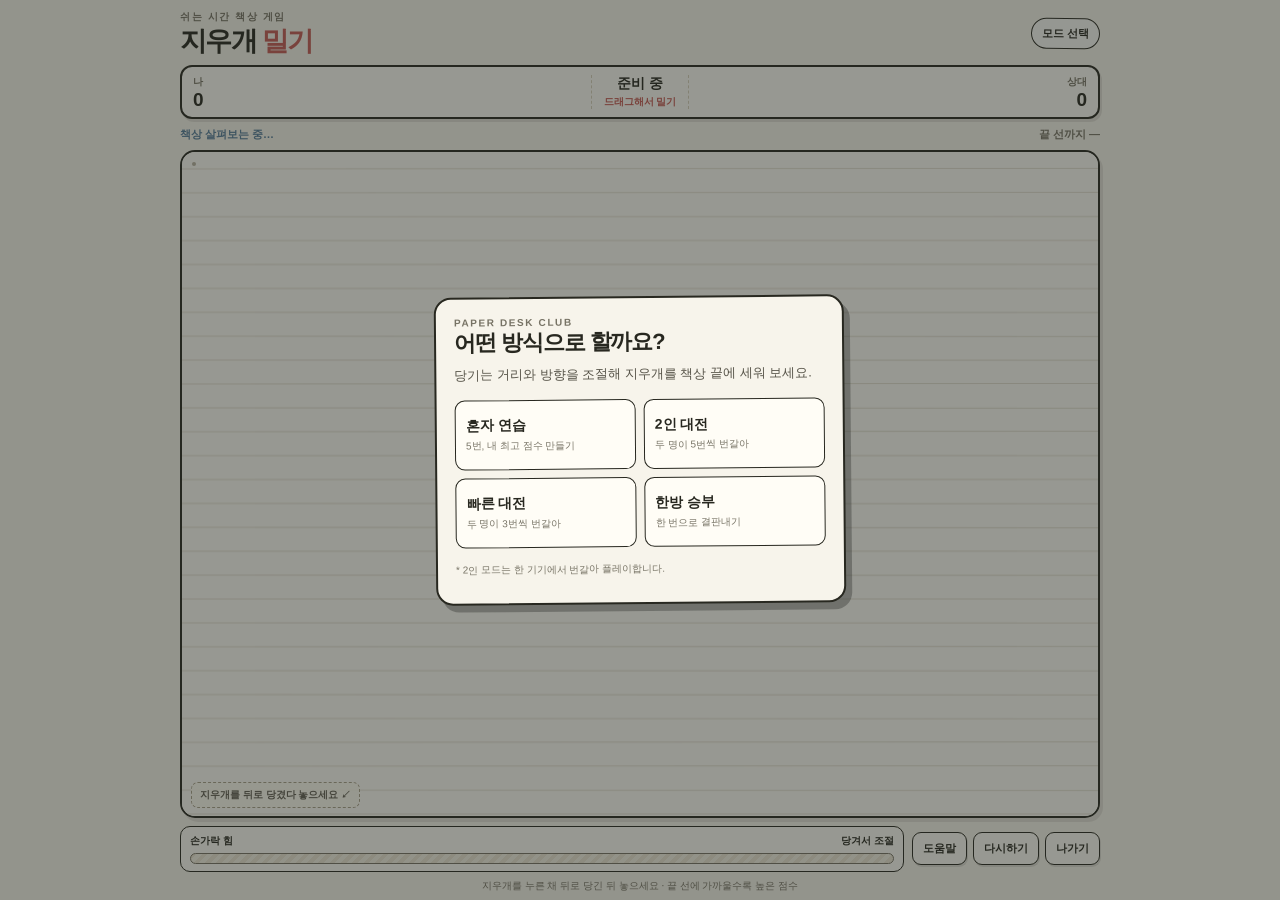
==== commit 6f90ceba: "Make eraser easier to grab" ====
--- a/Gomoku.Web/wwwroot/eraser-push.html
+++ b/Gomoku.Web/wwwroot/eraser-push.html
@@ -76,7 +76,7 @@
 function drawAim(){if(!input||state.phase!=="ready")return;const dx=state.x-input.x,dy=state.y-input.y;ctx.strokeStyle="#567d9a";ctx.lineWidth=2;ctx.setLineDash([4,3]);ctx.beginPath();ctx.moveTo(state.x,state.y);ctx.lineTo(state.x+dx,state.y+dy);ctx.stroke();ctx.setLineDash([]);const len=Math.hypot(dx,dy);ctx.fillStyle="#567d9a";ctx.beginPath();ctx.arc(state.x+dx,state.y+dy,3+Math.min(4,len/20),0,Math.PI*2);ctx.fill()}
 function drawDistance(){if(!state||state.phase==="out")return;const m=distanceMetrics(state,board);ui.distance.textContent=state.phase==="moving"||state.phase==="settled"?`끝 선까지 ${m.distanceToEdge}px`:"끝 선까지 —"}
 function point(ev){const r=stage.getBoundingClientRect(),sx=ev.clientX-r.left,sy=ev.clientY-r.top;const p=portrait?{x:W-sy,y:sx}:{x:sx,y:sy};return{x:camera.x+p.x/camera.zoom,y:camera.y+p.y/camera.zoom}}
-canvas.addEventListener("pointerdown",e=>{if(!game||!state||state.phase!=="ready"||$(".overlay.show"))return;if(camera.intro){camera.intro=false;camera.ready=true}const p=point(e);if(Math.hypot(p.x-state.x,p.y-state.y)<36){input={...p,id:e.pointerId};canvas.setPointerCapture(e.pointerId);e.preventDefault()}});
+canvas.addEventListener("pointerdown",e=>{if(!game||!state||state.phase!=="ready"||$(".overlay.show"))return;if(camera.intro){camera.intro=false;camera.ready=true}const p=point(e),hitRadius=Math.max(36,110/camera.zoom);if(Math.hypot(p.x-state.x,p.y-state.y)<hitRadius){input={x:state.x,y:state.y,id:e.pointerId};canvas.setPointerCapture(e.pointerId);e.preventDefault()}});
 canvas.addEventListener("pointermove",e=>{if(!input||input.id!==e.pointerId)return;const p=point(e);input.x=p.x;input.y=p.y;const strength=clamp(Math.hypot(state.x-p.x,state.y-p.y)/CONFIG.dragMax,0,1);ui.powerFill.style.width=`${strength*100}%`;ui.powerText.textContent=strength===0?"당겨서 조절":`${Math.round(strength*100)}%`;draw();e.preventDefault()});
 canvas.addEventListener("pointerup",e=>{if(!input||input.id!==e.pointerId)return;const dx=state.x-input.x,dy=state.y-input.y,len=Math.hypot(dx,dy);input=null;if(len>5){const power=Math.min(len,CONFIG.dragMax);state.vx=dx/len*power/CONFIG.dragMax*CONFIG.launchScale;state.vy=dy/len*power/CONFIG.dragMax*CONFIG.launchScale;state.speed=Math.hypot(state.vx,state.vy);state.angle=Math.atan2(state.vy,state.vx);state.phase="moving";ui.callout.textContent="지우개가 미끄러지는 중…";ui.hint.textContent="움직이는 동안에는 기다려 주세요"}ui.powerFill.style.width="0%";ui.powerText.textContent="당겨서 조절";draw();e.preventDefault()});
 function updateCamera(t,dt){if(!board||!state)return;if(camera.intro){camera.introElapsed+=dt;const elapsed=camera.introElapsed;if(elapsed<CAMERA.overviewMs){camera.zoom=Math.min(1,W*.9/Math.max(1,board.edge-board.start));camera.x=camera.overviewX;camera.y=camera.overviewY;return}const p=clamp((elapsed-CAMERA.overviewMs)/CAMERA.moveMs,0,1),ease=p*p*(3-2*p);camera.zoom=camera.overviewZoom+(camera.targetZoom-camera.overviewZoom)*ease;const targetX=cameraXForState(camera.targetZoom),targetY=cameraYForState(camera.targetZoom);camera.x=camera.overviewX+(targetX-camera.overviewX)*ease;camera.y=camera.overviewY+(targetY-camera.overviewY)*ease;if(p>=1){camera.intro=false;camera.ready=true}return}if(state.phase==="moving"||state.phase==="settled"||state.phase==="out"){const z=camera.zoom,targetX=cameraXForState(z),targetY=cameraYForState(z);const blend=1-Math.exp(-dt/CAMERA.followEase);camera.x+=(targetX-camera.x)*blend;camera.y+=(targetY-camera.y)*blend}}
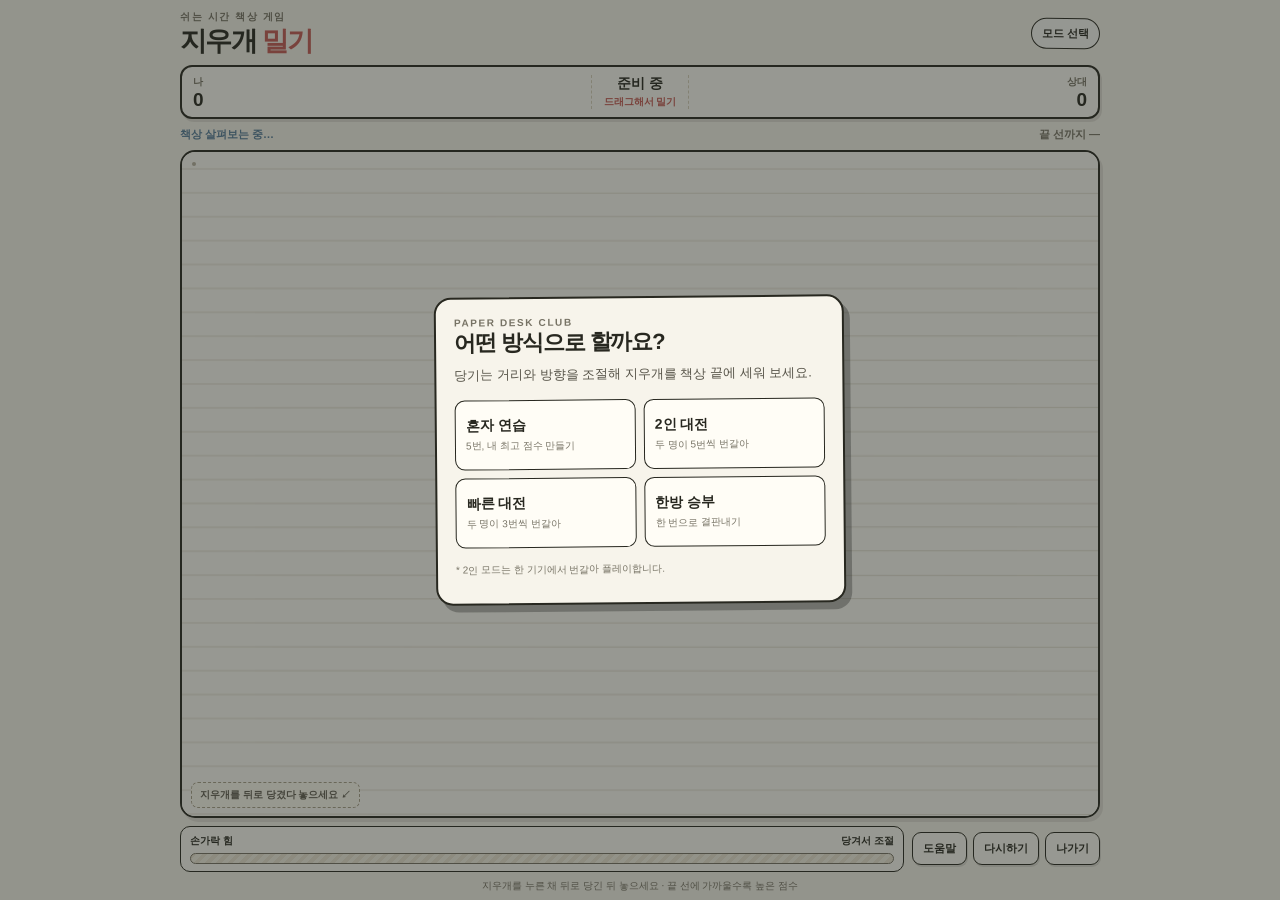
==== commit 6cda24f1: "Start eraser drag from reliable touch input" ====
--- a/Gomoku.Web/wwwroot/eraser-push.html
+++ b/Gomoku.Web/wwwroot/eraser-push.html
@@ -76,7 +76,7 @@
 function drawAim(){if(!input||state.phase!=="ready")return;const dx=state.x-input.x,dy=state.y-input.y;ctx.strokeStyle="#567d9a";ctx.lineWidth=2;ctx.setLineDash([4,3]);ctx.beginPath();ctx.moveTo(state.x,state.y);ctx.lineTo(state.x+dx,state.y+dy);ctx.stroke();ctx.setLineDash([]);const len=Math.hypot(dx,dy);ctx.fillStyle="#567d9a";ctx.beginPath();ctx.arc(state.x+dx,state.y+dy,3+Math.min(4,len/20),0,Math.PI*2);ctx.fill()}
 function drawDistance(){if(!state||state.phase==="out")return;const m=distanceMetrics(state,board);ui.distance.textContent=state.phase==="moving"||state.phase==="settled"?`끝 선까지 ${m.distanceToEdge}px`:"끝 선까지 —"}
 function point(ev){const r=stage.getBoundingClientRect(),sx=ev.clientX-r.left,sy=ev.clientY-r.top;const p=portrait?{x:W-sy,y:sx}:{x:sx,y:sy};return{x:camera.x+p.x/camera.zoom,y:camera.y+p.y/camera.zoom}}
-canvas.addEventListener("pointerdown",e=>{if(!game||!state||state.phase!=="ready"||$(".overlay.show"))return;if(camera.intro){camera.intro=false;camera.ready=true}const p=point(e),hitRadius=Math.max(36,110/camera.zoom);if(Math.hypot(p.x-state.x,p.y-state.y)<hitRadius){input={x:state.x,y:state.y,id:e.pointerId};canvas.setPointerCapture(e.pointerId);e.preventDefault()}});
+canvas.addEventListener("pointerdown",e=>{if(!game||!state||state.phase!=="ready"||$(".overlay.show"))return;if(camera.intro){camera.intro=false;camera.ready=true}input={x:state.x,y:state.y,id:e.pointerId};canvas.setPointerCapture(e.pointerId);e.preventDefault()});
 canvas.addEventListener("pointermove",e=>{if(!input||input.id!==e.pointerId)return;const p=point(e);input.x=p.x;input.y=p.y;const strength=clamp(Math.hypot(state.x-p.x,state.y-p.y)/CONFIG.dragMax,0,1);ui.powerFill.style.width=`${strength*100}%`;ui.powerText.textContent=strength===0?"당겨서 조절":`${Math.round(strength*100)}%`;draw();e.preventDefault()});
 canvas.addEventListener("pointerup",e=>{if(!input||input.id!==e.pointerId)return;const dx=state.x-input.x,dy=state.y-input.y,len=Math.hypot(dx,dy);input=null;if(len>5){const power=Math.min(len,CONFIG.dragMax);state.vx=dx/len*power/CONFIG.dragMax*CONFIG.launchScale;state.vy=dy/len*power/CONFIG.dragMax*CONFIG.launchScale;state.speed=Math.hypot(state.vx,state.vy);state.angle=Math.atan2(state.vy,state.vx);state.phase="moving";ui.callout.textContent="지우개가 미끄러지는 중…";ui.hint.textContent="움직이는 동안에는 기다려 주세요"}ui.powerFill.style.width="0%";ui.powerText.textContent="당겨서 조절";draw();e.preventDefault()});
 function updateCamera(t,dt){if(!board||!state)return;if(camera.intro){camera.introElapsed+=dt;const elapsed=camera.introElapsed;if(elapsed<CAMERA.overviewMs){camera.zoom=Math.min(1,W*.9/Math.max(1,board.edge-board.start));camera.x=camera.overviewX;camera.y=camera.overviewY;return}const p=clamp((elapsed-CAMERA.overviewMs)/CAMERA.moveMs,0,1),ease=p*p*(3-2*p);camera.zoom=camera.overviewZoom+(camera.targetZoom-camera.overviewZoom)*ease;const targetX=cameraXForState(camera.targetZoom),targetY=cameraYForState(camera.targetZoom);camera.x=camera.overviewX+(targetX-camera.overviewX)*ease;camera.y=camera.overviewY+(targetY-camera.overviewY)*ease;if(p>=1){camera.intro=false;camera.ready=true}return}if(state.phase==="moving"||state.phase==="settled"||state.phase==="out"){const z=camera.zoom,targetX=cameraXForState(z),targetY=cameraYForState(z);const blend=1-Math.exp(-dt/CAMERA.followEase);camera.x+=(targetX-camera.x)*blend;camera.y+=(targetY-camera.y)*blend}}
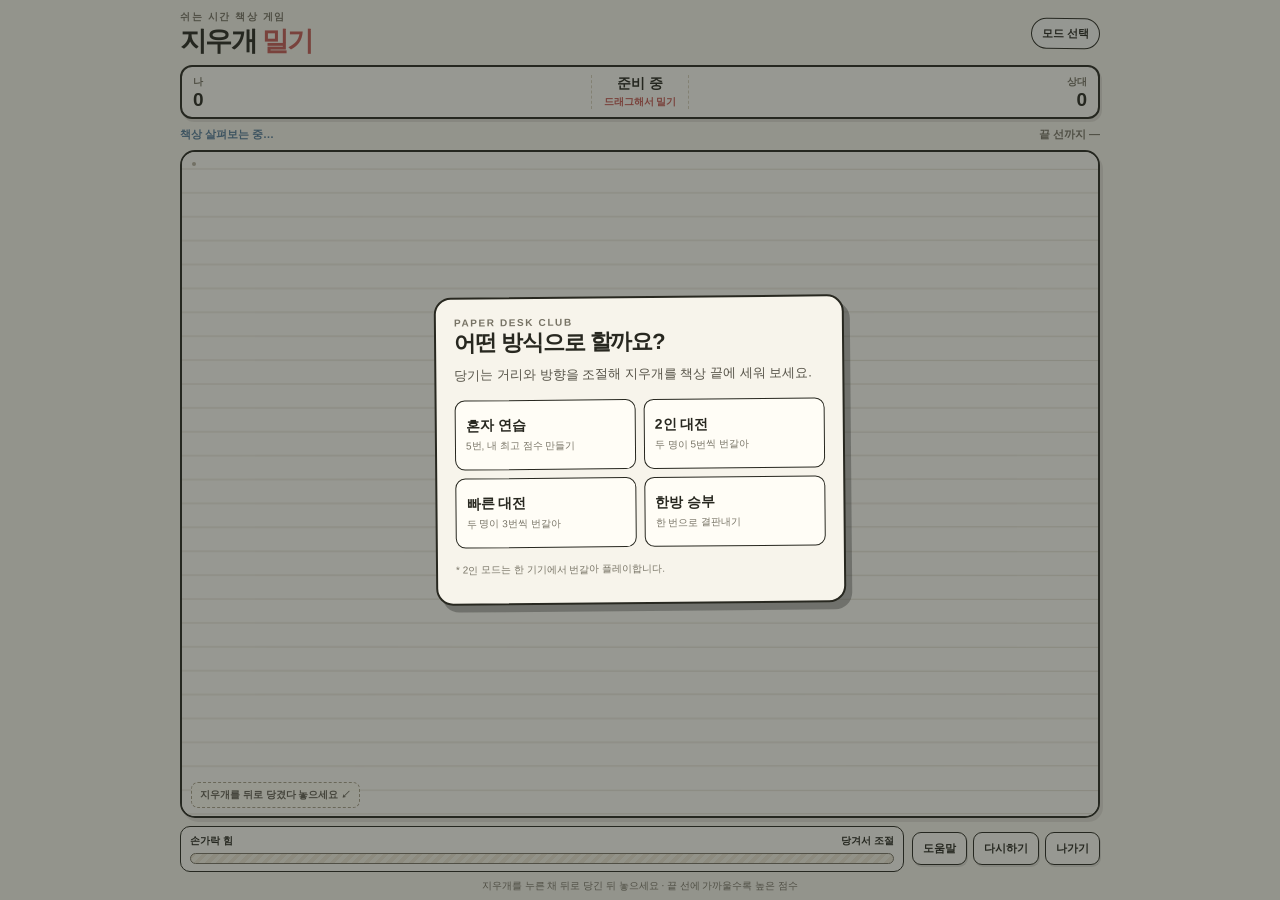
==== commit 96f1257c: "Support mouse drag input fallback" ====
--- a/Gomoku.Web/wwwroot/eraser-push.html
+++ b/Gomoku.Web/wwwroot/eraser-push.html
@@ -79,6 +79,9 @@
 canvas.addEventListener("pointerdown",e=>{if(!game||!state||state.phase!=="ready"||$(".overlay.show"))return;if(camera.intro){camera.intro=false;camera.ready=true}input={x:state.x,y:state.y,id:e.pointerId};canvas.setPointerCapture(e.pointerId);e.preventDefault()});
 canvas.addEventListener("pointermove",e=>{if(!input||input.id!==e.pointerId)return;const p=point(e);input.x=p.x;input.y=p.y;const strength=clamp(Math.hypot(state.x-p.x,state.y-p.y)/CONFIG.dragMax,0,1);ui.powerFill.style.width=`${strength*100}%`;ui.powerText.textContent=strength===0?"당겨서 조절":`${Math.round(strength*100)}%`;draw();e.preventDefault()});
 canvas.addEventListener("pointerup",e=>{if(!input||input.id!==e.pointerId)return;const dx=state.x-input.x,dy=state.y-input.y,len=Math.hypot(dx,dy);input=null;if(len>5){const power=Math.min(len,CONFIG.dragMax);state.vx=dx/len*power/CONFIG.dragMax*CONFIG.launchScale;state.vy=dy/len*power/CONFIG.dragMax*CONFIG.launchScale;state.speed=Math.hypot(state.vx,state.vy);state.angle=Math.atan2(state.vy,state.vx);state.phase="moving";ui.callout.textContent="지우개가 미끄러지는 중…";ui.hint.textContent="움직이는 동안에는 기다려 주세요"}ui.powerFill.style.width="0%";ui.powerText.textContent="당겨서 조절";draw();e.preventDefault()});
+canvas.addEventListener("mousedown",e=>{if(input||!game||!state||state.phase!=="ready"||$(".overlay.show"))return;if(camera.intro){camera.intro=false;camera.ready=true}input={x:state.x,y:state.y,id:"mouse"};e.preventDefault()});
+window.addEventListener("mousemove",e=>{if(!input||input.id!=="mouse")return;const p=point(e);input.x=p.x;input.y=p.y;const strength=clamp(Math.hypot(state.x-p.x,state.y-p.y)/CONFIG.dragMax,0,1);ui.powerFill.style.width=`${strength*100}%`;ui.powerText.textContent=strength===0?"당겨서 조절":`${Math.round(strength*100)}%`;draw();e.preventDefault()});
+window.addEventListener("mouseup",e=>{if(!input||input.id!=="mouse")return;const dx=state.x-input.x,dy=state.y-input.y,len=Math.hypot(dx,dy);input=null;if(len>5){const power=Math.min(len,CONFIG.dragMax);state.vx=dx/len*power/CONFIG.dragMax*CONFIG.launchScale;state.vy=dy/len*power/CONFIG.dragMax*CONFIG.launchScale;state.speed=Math.hypot(state.vx,state.vy);state.angle=Math.atan2(state.vy,state.vx);state.phase="moving";ui.callout.textContent="지우개가 미끄러지는 중…";ui.hint.textContent="움직이는 동안에는 기다려 주세요"}ui.powerFill.style.width="0%";ui.powerText.textContent="당겨서 조절";draw();e.preventDefault()});
 function updateCamera(t,dt){if(!board||!state)return;if(camera.intro){camera.introElapsed+=dt;const elapsed=camera.introElapsed;if(elapsed<CAMERA.overviewMs){camera.zoom=Math.min(1,W*.9/Math.max(1,board.edge-board.start));camera.x=camera.overviewX;camera.y=camera.overviewY;return}const p=clamp((elapsed-CAMERA.overviewMs)/CAMERA.moveMs,0,1),ease=p*p*(3-2*p);camera.zoom=camera.overviewZoom+(camera.targetZoom-camera.overviewZoom)*ease;const targetX=cameraXForState(camera.targetZoom),targetY=cameraYForState(camera.targetZoom);camera.x=camera.overviewX+(targetX-camera.overviewX)*ease;camera.y=camera.overviewY+(targetY-camera.overviewY)*ease;if(p>=1){camera.intro=false;camera.ready=true}return}if(state.phase==="moving"||state.phase==="settled"||state.phase==="out"){const z=camera.zoom,targetX=cameraXForState(z),targetY=cameraYForState(z);const blend=1-Math.exp(-dt/CAMERA.followEase);camera.x+=(targetX-camera.x)*blend;camera.y+=(targetY-camera.y)*blend}}
 function loop(t){const dt=lastTime?Math.min(40,t-lastTime):16;lastTime=t;updateCamera(t,dt);if(state&&state.phase==="moving"){const before=state.speed;Physics.step(state,board,dt);state.rotation+=state.vx*.003;if(before>CONFIG.slowZone/100&&state.x>board.edge-145){}if(state.phase==="out"){onSettled();shake=0}else if(state.phase==="settled")onSettled()}draw();requestAnimationFrame(loop)}
 function onSettled(){if(roundResult)return;roundResult=Scoring.score(state,board);const player=game.turn%game.players;const result={playerId:player===0?"player1":"player2",score:roundResult.score,distanceToEdge:roundResult.distanceToEdge,distancePercent:roundResult.distancePercent,tableLength:board.length,surfaceType:"basic",obstaclesHit:state.obstaclesHit,isOut:roundResult.isOut,roundNumber:game.round,totalScore:0};game.scores[player]+=result.score;result.totalScore=game.scores[player];game.history.push(result);if(!roundResult.isOut&&roundResult.distancePercent<=5){showToast(roundResult.touchedEdge?"딱! 끝 선 보너스":"아슬아슬!");shake=roundResult.distancePercent<1.5?2.2:1}if(mode.players===1){const best=Number(localStorage.getItem("eraserPushBest")||0);if(game.scores[0]>best)localStorage.setItem("eraserPushBest",String(game.scores[0]))}updateHud();setTimeout(()=>showRoundResult(result),300)}
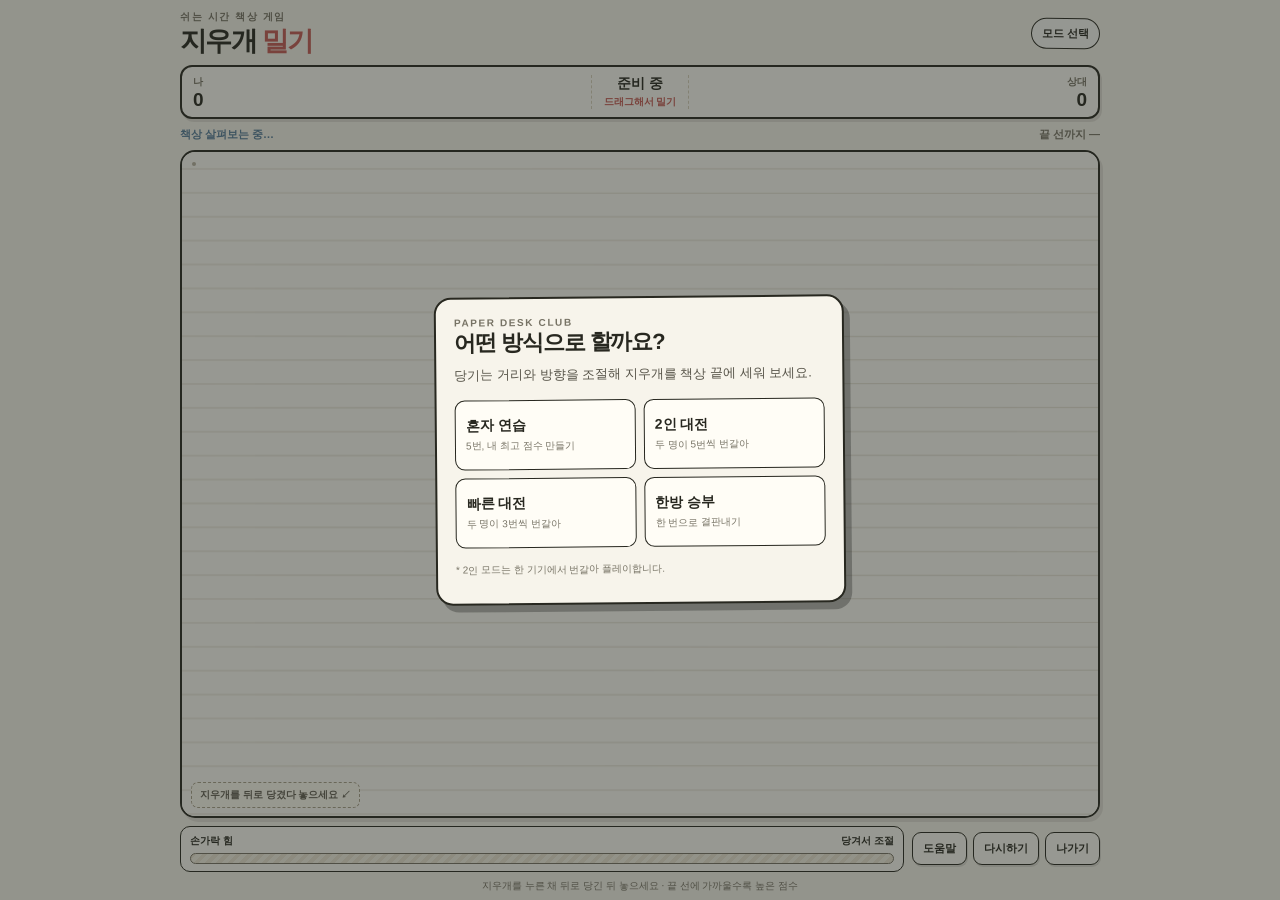
==== commit a5949bdd: "Use screen drag delta for eraser launch" ====
--- a/Gomoku.Web/wwwroot/eraser-push.html
+++ b/Gomoku.Web/wwwroot/eraser-push.html
@@ -76,12 +76,13 @@
 function drawAim(){if(!input||state.phase!=="ready")return;const dx=state.x-input.x,dy=state.y-input.y;ctx.strokeStyle="#567d9a";ctx.lineWidth=2;ctx.setLineDash([4,3]);ctx.beginPath();ctx.moveTo(state.x,state.y);ctx.lineTo(state.x+dx,state.y+dy);ctx.stroke();ctx.setLineDash([]);const len=Math.hypot(dx,dy);ctx.fillStyle="#567d9a";ctx.beginPath();ctx.arc(state.x+dx,state.y+dy,3+Math.min(4,len/20),0,Math.PI*2);ctx.fill()}
 function drawDistance(){if(!state||state.phase==="out")return;const m=distanceMetrics(state,board);ui.distance.textContent=state.phase==="moving"||state.phase==="settled"?`끝 선까지 ${m.distanceToEdge}px`:"끝 선까지 —"}
 function point(ev){const r=stage.getBoundingClientRect(),sx=ev.clientX-r.left,sy=ev.clientY-r.top;const p=portrait?{x:W-sy,y:sx}:{x:sx,y:sy};return{x:camera.x+p.x/camera.zoom,y:camera.y+p.y/camera.zoom}}
-canvas.addEventListener("pointerdown",e=>{if(!game||!state||state.phase!=="ready"||$(".overlay.show"))return;if(camera.intro){camera.intro=false;camera.ready=true}input={x:state.x,y:state.y,id:e.pointerId};canvas.setPointerCapture(e.pointerId);e.preventDefault()});
+function dragVector(ev){const sx=ev.clientX-input.screenX,sy=ev.clientY-input.screenY,z=Math.max(.1,camera.zoom);return portrait?{dx:sy/z,dy:-sx/z}:{dx:-sx/z,dy:-sy/z}}
+canvas.addEventListener("pointerdown",e=>{if(!game||!state||state.phase!=="ready"||$(".overlay.show"))return;if(camera.intro){camera.intro=false;camera.ready=true}input={x:state.x,y:state.y,id:e.pointerId,screenX:e.clientX,screenY:e.clientY};canvas.setPointerCapture(e.pointerId);e.preventDefault()});
 canvas.addEventListener("pointermove",e=>{if(!input||input.id!==e.pointerId)return;const p=point(e);input.x=p.x;input.y=p.y;const strength=clamp(Math.hypot(state.x-p.x,state.y-p.y)/CONFIG.dragMax,0,1);ui.powerFill.style.width=`${strength*100}%`;ui.powerText.textContent=strength===0?"당겨서 조절":`${Math.round(strength*100)}%`;draw();e.preventDefault()});
-canvas.addEventListener("pointerup",e=>{if(!input||input.id!==e.pointerId)return;const dx=state.x-input.x,dy=state.y-input.y,len=Math.hypot(dx,dy);input=null;if(len>5){const power=Math.min(len,CONFIG.dragMax);state.vx=dx/len*power/CONFIG.dragMax*CONFIG.launchScale;state.vy=dy/len*power/CONFIG.dragMax*CONFIG.launchScale;state.speed=Math.hypot(state.vx,state.vy);state.angle=Math.atan2(state.vy,state.vx);state.phase="moving";ui.callout.textContent="지우개가 미끄러지는 중…";ui.hint.textContent="움직이는 동안에는 기다려 주세요"}ui.powerFill.style.width="0%";ui.powerText.textContent="당겨서 조절";draw();e.preventDefault()});
-canvas.addEventListener("mousedown",e=>{if(input||!game||!state||state.phase!=="ready"||$(".overlay.show"))return;if(camera.intro){camera.intro=false;camera.ready=true}input={x:state.x,y:state.y,id:"mouse"};e.preventDefault()});
+canvas.addEventListener("pointerup",e=>{if(!input||input.id!==e.pointerId)return;const {dx,dy}=dragVector(e),len=Math.hypot(dx,dy);input=null;if(len>5){const power=Math.min(len,CONFIG.dragMax);state.vx=dx/len*power/CONFIG.dragMax*CONFIG.launchScale;state.vy=dy/len*power/CONFIG.dragMax*CONFIG.launchScale;state.speed=Math.hypot(state.vx,state.vy);state.angle=Math.atan2(state.vy,state.vx);state.phase="moving";ui.callout.textContent="지우개가 미끄러지는 중…";ui.hint.textContent="움직이는 동안에는 기다려 주세요"}ui.powerFill.style.width="0%";ui.powerText.textContent="당겨서 조절";draw();e.preventDefault()});
+canvas.addEventListener("mousedown",e=>{if(input||!game||!state||state.phase!=="ready"||$(".overlay.show"))return;if(camera.intro){camera.intro=false;camera.ready=true}input={x:state.x,y:state.y,id:"mouse",screenX:e.clientX,screenY:e.clientY};e.preventDefault()});
 window.addEventListener("mousemove",e=>{if(!input||input.id!=="mouse")return;const p=point(e);input.x=p.x;input.y=p.y;const strength=clamp(Math.hypot(state.x-p.x,state.y-p.y)/CONFIG.dragMax,0,1);ui.powerFill.style.width=`${strength*100}%`;ui.powerText.textContent=strength===0?"당겨서 조절":`${Math.round(strength*100)}%`;draw();e.preventDefault()});
-window.addEventListener("mouseup",e=>{if(!input||input.id!=="mouse")return;const dx=state.x-input.x,dy=state.y-input.y,len=Math.hypot(dx,dy);input=null;if(len>5){const power=Math.min(len,CONFIG.dragMax);state.vx=dx/len*power/CONFIG.dragMax*CONFIG.launchScale;state.vy=dy/len*power/CONFIG.dragMax*CONFIG.launchScale;state.speed=Math.hypot(state.vx,state.vy);state.angle=Math.atan2(state.vy,state.vx);state.phase="moving";ui.callout.textContent="지우개가 미끄러지는 중…";ui.hint.textContent="움직이는 동안에는 기다려 주세요"}ui.powerFill.style.width="0%";ui.powerText.textContent="당겨서 조절";draw();e.preventDefault()});
+window.addEventListener("mouseup",e=>{if(!input||input.id!=="mouse")return;const {dx,dy}=dragVector(e),len=Math.hypot(dx,dy);input=null;if(len>5){const power=Math.min(len,CONFIG.dragMax);state.vx=dx/len*power/CONFIG.dragMax*CONFIG.launchScale;state.vy=dy/len*power/CONFIG.dragMax*CONFIG.launchScale;state.speed=Math.hypot(state.vx,state.vy);state.angle=Math.atan2(state.vy,state.vx);state.phase="moving";ui.callout.textContent="지우개가 미끄러지는 중…";ui.hint.textContent="움직이는 동안에는 기다려 주세요"}ui.powerFill.style.width="0%";ui.powerText.textContent="당겨서 조절";draw();e.preventDefault()});
 function updateCamera(t,dt){if(!board||!state)return;if(camera.intro){camera.introElapsed+=dt;const elapsed=camera.introElapsed;if(elapsed<CAMERA.overviewMs){camera.zoom=Math.min(1,W*.9/Math.max(1,board.edge-board.start));camera.x=camera.overviewX;camera.y=camera.overviewY;return}const p=clamp((elapsed-CAMERA.overviewMs)/CAMERA.moveMs,0,1),ease=p*p*(3-2*p);camera.zoom=camera.overviewZoom+(camera.targetZoom-camera.overviewZoom)*ease;const targetX=cameraXForState(camera.targetZoom),targetY=cameraYForState(camera.targetZoom);camera.x=camera.overviewX+(targetX-camera.overviewX)*ease;camera.y=camera.overviewY+(targetY-camera.overviewY)*ease;if(p>=1){camera.intro=false;camera.ready=true}return}if(state.phase==="moving"||state.phase==="settled"||state.phase==="out"){const z=camera.zoom,targetX=cameraXForState(z),targetY=cameraYForState(z);const blend=1-Math.exp(-dt/CAMERA.followEase);camera.x+=(targetX-camera.x)*blend;camera.y+=(targetY-camera.y)*blend}}
 function loop(t){const dt=lastTime?Math.min(40,t-lastTime):16;lastTime=t;updateCamera(t,dt);if(state&&state.phase==="moving"){const before=state.speed;Physics.step(state,board,dt);state.rotation+=state.vx*.003;if(before>CONFIG.slowZone/100&&state.x>board.edge-145){}if(state.phase==="out"){onSettled();shake=0}else if(state.phase==="settled")onSettled()}draw();requestAnimationFrame(loop)}
 function onSettled(){if(roundResult)return;roundResult=Scoring.score(state,board);const player=game.turn%game.players;const result={playerId:player===0?"player1":"player2",score:roundResult.score,distanceToEdge:roundResult.distanceToEdge,distancePercent:roundResult.distancePercent,tableLength:board.length,surfaceType:"basic",obstaclesHit:state.obstaclesHit,isOut:roundResult.isOut,roundNumber:game.round,totalScore:0};game.scores[player]+=result.score;result.totalScore=game.scores[player];game.history.push(result);if(!roundResult.isOut&&roundResult.distancePercent<=5){showToast(roundResult.touchedEdge?"딱! 끝 선 보너스":"아슬아슬!");shake=roundResult.distancePercent<1.5?2.2:1}if(mode.players===1){const best=Number(localStorage.getItem("eraserPushBest")||0);if(game.scores[0]>best)localStorage.setItem("eraserPushBest",String(game.scores[0]))}updateHud();setTimeout(()=>showRoundResult(result),300)}
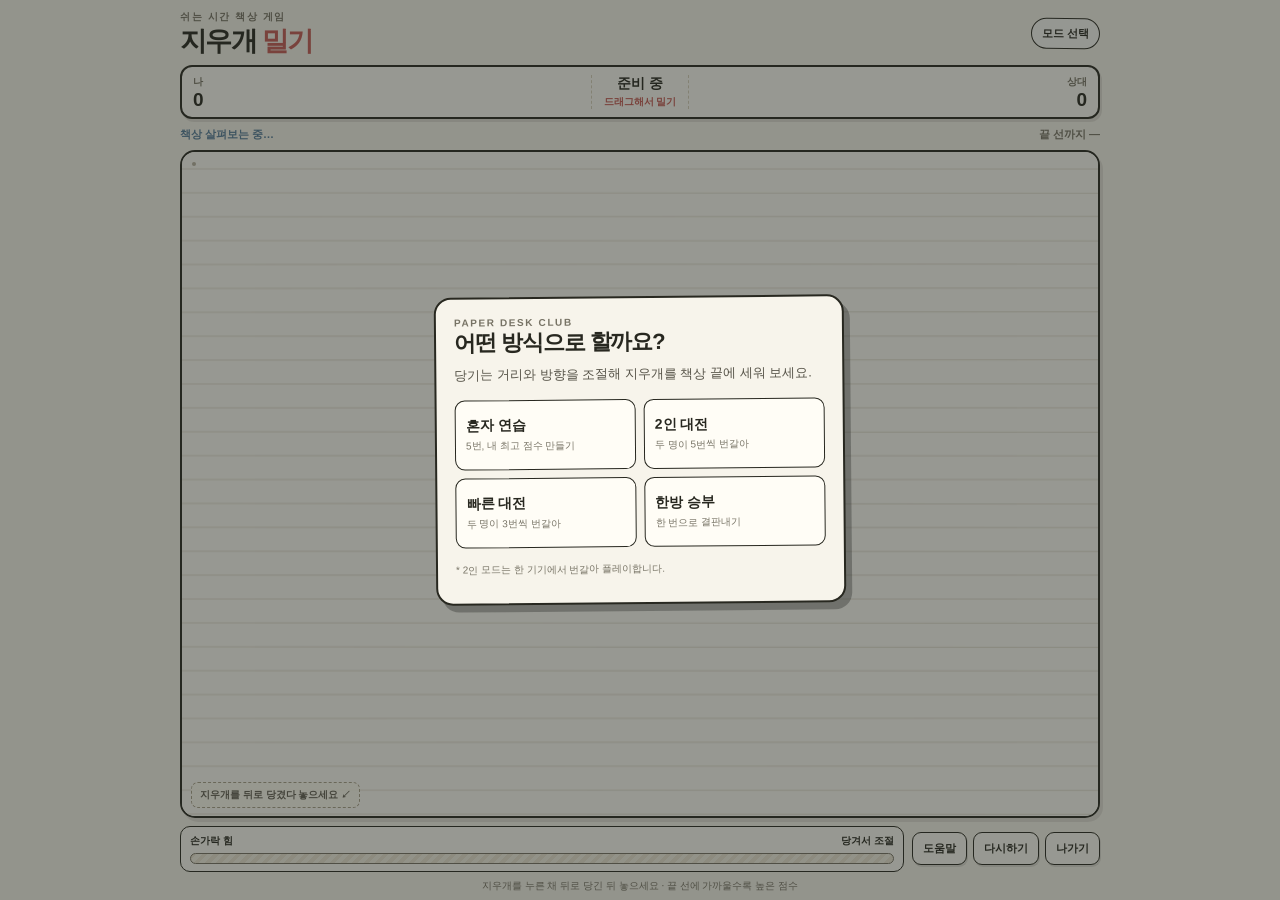
==== commit 2ef36874: "Keep launch strength independent of camera zoom" ====
--- a/Gomoku.Web/wwwroot/eraser-push.html
+++ b/Gomoku.Web/wwwroot/eraser-push.html
@@ -76,12 +76,13 @@
 function drawAim(){if(!input||state.phase!=="ready")return;const dx=state.x-input.x,dy=state.y-input.y;ctx.strokeStyle="#567d9a";ctx.lineWidth=2;ctx.setLineDash([4,3]);ctx.beginPath();ctx.moveTo(state.x,state.y);ctx.lineTo(state.x+dx,state.y+dy);ctx.stroke();ctx.setLineDash([]);const len=Math.hypot(dx,dy);ctx.fillStyle="#567d9a";ctx.beginPath();ctx.arc(state.x+dx,state.y+dy,3+Math.min(4,len/20),0,Math.PI*2);ctx.fill()}
 function drawDistance(){if(!state||state.phase==="out")return;const m=distanceMetrics(state,board);ui.distance.textContent=state.phase==="moving"||state.phase==="settled"?`끝 선까지 ${m.distanceToEdge}px`:"끝 선까지 —"}
 function point(ev){const r=stage.getBoundingClientRect(),sx=ev.clientX-r.left,sy=ev.clientY-r.top;const p=portrait?{x:W-sy,y:sx}:{x:sx,y:sy};return{x:camera.x+p.x/camera.zoom,y:camera.y+p.y/camera.zoom}}
-function dragVector(ev){const sx=ev.clientX-input.screenX,sy=ev.clientY-input.screenY,z=Math.max(.1,camera.zoom);return portrait?{dx:sy/z,dy:-sx/z}:{dx:-sx/z,dy:-sy/z}}
-canvas.addEventListener("pointerdown",e=>{if(!game||!state||state.phase!=="ready"||$(".overlay.show"))return;if(camera.intro){camera.intro=false;camera.ready=true}input={x:state.x,y:state.y,id:e.pointerId,screenX:e.clientX,screenY:e.clientY};canvas.setPointerCapture(e.pointerId);e.preventDefault()});
-canvas.addEventListener("pointermove",e=>{if(!input||input.id!==e.pointerId)return;const p=point(e);input.x=p.x;input.y=p.y;const strength=clamp(Math.hypot(state.x-p.x,state.y-p.y)/CONFIG.dragMax,0,1);ui.powerFill.style.width=`${strength*100}%`;ui.powerText.textContent=strength===0?"당겨서 조절":`${Math.round(strength*100)}%`;draw();e.preventDefault()});
-canvas.addEventListener("pointerup",e=>{if(!input||input.id!==e.pointerId)return;const {dx,dy}=dragVector(e),len=Math.hypot(dx,dy);input=null;if(len>5){const power=Math.min(len,CONFIG.dragMax);state.vx=dx/len*power/CONFIG.dragMax*CONFIG.launchScale;state.vy=dy/len*power/CONFIG.dragMax*CONFIG.launchScale;state.speed=Math.hypot(state.vx,state.vy);state.angle=Math.atan2(state.vy,state.vx);state.phase="moving";ui.callout.textContent="지우개가 미끄러지는 중…";ui.hint.textContent="움직이는 동안에는 기다려 주세요"}ui.powerFill.style.width="0%";ui.powerText.textContent="당겨서 조절";draw();e.preventDefault()});
+function dragVector(ev){const sx=ev.clientX-input.screenX,sy=ev.clientY-input.screenY;return portrait?{dx:sy,dy:-sx}:{dx:-sx,dy:-sy}}
+function dragScreenLength(ev){return Math.hypot(ev.clientX-input.screenX,ev.clientY-input.screenY)}
+canvas.addEventListener("pointerdown",e=>{if(!game||!state||state.phase!=="ready"||$(".overlay.show"))return;if(camera.intro){camera.intro=false;camera.ready=true}input={x:state.x,y:state.y,id:e.pointerId,screenX:e.clientX,screenY:e.clientY};try{canvas.setPointerCapture(e.pointerId)}catch{}e.preventDefault()});
+window.addEventListener("pointermove",e=>{if(!input||input.id!==e.pointerId)return;const p=point(e);input.x=p.x;input.y=p.y;const strength=clamp(dragScreenLength(e)/CONFIG.dragMax,0,1);ui.powerFill.style.width=`${strength*100}%`;ui.powerText.textContent=strength===0?"당겨서 조절":`${Math.round(strength*100)}%`;draw();e.preventDefault()});
+window.addEventListener("pointerup",e=>{if(!input||input.id!==e.pointerId)return;const {dx,dy}=dragVector(e),len=Math.hypot(dx,dy);input=null;if(len>5){const power=Math.min(len,CONFIG.dragMax);state.vx=dx/len*power/CONFIG.dragMax*CONFIG.launchScale;state.vy=dy/len*power/CONFIG.dragMax*CONFIG.launchScale;state.speed=Math.hypot(state.vx,state.vy);state.angle=Math.atan2(state.vy,state.vx);state.phase="moving";ui.callout.textContent="지우개가 미끄러지는 중…";ui.hint.textContent="움직이는 동안에는 기다려 주세요"}ui.powerFill.style.width="0%";ui.powerText.textContent="당겨서 조절";draw();e.preventDefault()});
 canvas.addEventListener("mousedown",e=>{if(input||!game||!state||state.phase!=="ready"||$(".overlay.show"))return;if(camera.intro){camera.intro=false;camera.ready=true}input={x:state.x,y:state.y,id:"mouse",screenX:e.clientX,screenY:e.clientY};e.preventDefault()});
-window.addEventListener("mousemove",e=>{if(!input||input.id!=="mouse")return;const p=point(e);input.x=p.x;input.y=p.y;const strength=clamp(Math.hypot(state.x-p.x,state.y-p.y)/CONFIG.dragMax,0,1);ui.powerFill.style.width=`${strength*100}%`;ui.powerText.textContent=strength===0?"당겨서 조절":`${Math.round(strength*100)}%`;draw();e.preventDefault()});
+window.addEventListener("mousemove",e=>{if(!input||input.id!=="mouse")return;const p=point(e);input.x=p.x;input.y=p.y;const strength=clamp(dragScreenLength(e)/CONFIG.dragMax,0,1);ui.powerFill.style.width=`${strength*100}%`;ui.powerText.textContent=strength===0?"당겨서 조절":`${Math.round(strength*100)}%`;draw();e.preventDefault()});
 window.addEventListener("mouseup",e=>{if(!input||input.id!=="mouse")return;const {dx,dy}=dragVector(e),len=Math.hypot(dx,dy);input=null;if(len>5){const power=Math.min(len,CONFIG.dragMax);state.vx=dx/len*power/CONFIG.dragMax*CONFIG.launchScale;state.vy=dy/len*power/CONFIG.dragMax*CONFIG.launchScale;state.speed=Math.hypot(state.vx,state.vy);state.angle=Math.atan2(state.vy,state.vx);state.phase="moving";ui.callout.textContent="지우개가 미끄러지는 중…";ui.hint.textContent="움직이는 동안에는 기다려 주세요"}ui.powerFill.style.width="0%";ui.powerText.textContent="당겨서 조절";draw();e.preventDefault()});
 function updateCamera(t,dt){if(!board||!state)return;if(camera.intro){camera.introElapsed+=dt;const elapsed=camera.introElapsed;if(elapsed<CAMERA.overviewMs){camera.zoom=Math.min(1,W*.9/Math.max(1,board.edge-board.start));camera.x=camera.overviewX;camera.y=camera.overviewY;return}const p=clamp((elapsed-CAMERA.overviewMs)/CAMERA.moveMs,0,1),ease=p*p*(3-2*p);camera.zoom=camera.overviewZoom+(camera.targetZoom-camera.overviewZoom)*ease;const targetX=cameraXForState(camera.targetZoom),targetY=cameraYForState(camera.targetZoom);camera.x=camera.overviewX+(targetX-camera.overviewX)*ease;camera.y=camera.overviewY+(targetY-camera.overviewY)*ease;if(p>=1){camera.intro=false;camera.ready=true}return}if(state.phase==="moving"||state.phase==="settled"||state.phase==="out"){const z=camera.zoom,targetX=cameraXForState(z),targetY=cameraYForState(z);const blend=1-Math.exp(-dt/CAMERA.followEase);camera.x+=(targetX-camera.x)*blend;camera.y+=(targetY-camera.y)*blend}}
 function loop(t){const dt=lastTime?Math.min(40,t-lastTime):16;lastTime=t;updateCamera(t,dt);if(state&&state.phase==="moving"){const before=state.speed;Physics.step(state,board,dt);state.rotation+=state.vx*.003;if(before>CONFIG.slowZone/100&&state.x>board.edge-145){}if(state.phase==="out"){onSettled();shake=0}else if(state.phase==="settled")onSettled()}draw();requestAnimationFrame(loop)}
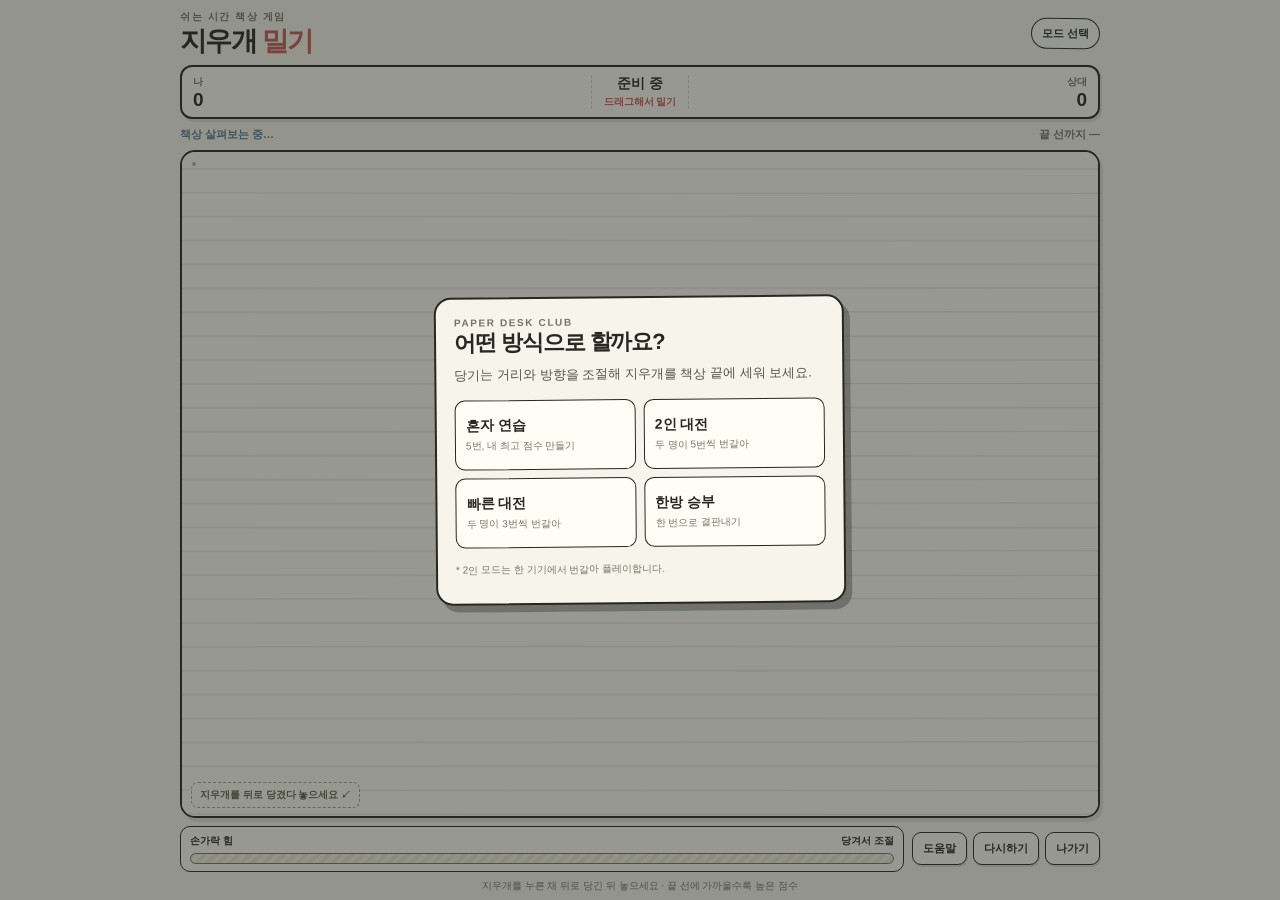
==== commit fbe8cbe1: "Tune eraser physics for long desks" ====
--- a/Gomoku.Web/wwwroot/eraser-push.html
+++ b/Gomoku.Web/wwwroot/eraser-push.html
@@ -47,25 +47,30 @@
 (()=>{
 "use strict";
 // All game rules live in these small modules so a future duel caller can reuse them.
-const CONFIG={dragMax:125,launchScale:5.5,friction:{basic:.985,wet:.995,rough:.965,dust:.978,tilted:.985,powder:.985},minSpeed:.08,edgeBonus:18,slowZone:92,gravity:.16};
+const CONFIG={dragMax:125,launchScale:5.5,baseDamping:.985,minSpeed:.08,edgeBonus:18,slowZone:92,gravity:.16};
 const SURFACES=[{id:"basic",name:"일반 책상",note:"장애물 없이 길이와 힘으로 승부",color:"#d9c9a5"}];
 const MODES={practice:{name:"혼자 연습",rounds:5,players:1},duel:{name:"2인 대전",rounds:5,players:2},quick:{name:"빠른 대전",rounds:3,players:2},oneshot:{name:"한방 승부",rounds:1,players:2}};
-const Physics={step(state,board,dt){let n=Math.min(2.2,dt/16.67);if(state.phase!=="moving")return;if(state.x>board.edge-125&&state.speed<1.3)n*=.72;const friction=CONFIG.friction.basic;state.x+=state.vx*n;state.y+=state.vy*n;state.vx*=Math.pow(friction,n);state.vy*=Math.pow(friction,n);state.speed=Math.hypot(state.vx,state.vy);if(state.y<board.top+10||state.y>board.bottom-10){state.vy*=-.52;state.y=clamp(state.y,board.top+10,board.bottom-10)}if(state.x>=board.edge-12&&state.x<=board.edge)state.touchedEdge=true;if(state.x>board.edge){state.phase="out";return}if(state.speed<CONFIG.minSpeed){state.phase="settled";state.vx=state.vy=0}}};
+const Physics={step(state,board,dt,physics){if(state.phase!=="moving")return;const dtNorm=Math.max(0,dt/16.67);state.x+=state.vx*dtNorm;state.y+=state.vy*dtNorm;const damping=physics?.damping??CONFIG.baseDamping;state.vx*=Math.pow(damping,dtNorm);state.vy*=Math.pow(damping,dtNorm);state.speed=Math.hypot(state.vx,state.vy);if(state.y<board.top+10||state.y>board.bottom-10){state.vy*=-.52;state.y=clamp(state.y,board.top+10,board.bottom-10)}if(state.x>=board.edge-12&&state.x<=board.edge)state.touchedEdge=true;if(state.x>board.edge){state.phase="out";return}if(state.speed<CONFIG.minSpeed){state.phase="settled";state.vx=state.vy=0}}};
 function distanceMetrics(state,board){const distanceToEdge=Math.max(0,board.edge-(state.x+12));const launchDistance=Math.max(1,board.edge-(board.start+12));const ratio=distanceToEdge/launchDistance;return{distanceToEdge:Math.round(distanceToEdge),distancePercent:Math.round(ratio*1000)/10,ratio}}
 const Scoring={score(state,board){if(state.phase==="out")return{score:0,distanceToEdge:null,distancePercent:null,isOut:true,edgeBonus:0};const metrics=distanceMetrics(state,board);const pixelPenalty=Math.round(metrics.distanceToEdge*SCORING.pointsPerPixel);const baseScore=clamp(SCORING.maxPoints-pixelPenalty,SCORING.minPoints,SCORING.maxPoints);const bonus=state.touchedEdge?CONFIG.edgeBonus:0;return{score:clamp(baseScore+bonus,SCORING.minPoints,SCORING.maxPoints),...metrics,isOut:false,edgeBonus:bonus,pixelPenalty}}};
 const canvas=document.querySelector("#board"),ctx=canvas.getContext("2d"),stage=document.querySelector("#stage");const ui={leftScore:$("#leftScore"),rightScore:$("#rightScore"),leftLabel:$("#leftLabel"),rightLabel:$("#rightLabel"),roundText:$("#roundText"),turnText:$("#turnText"),surface:$("#surfaceLabel"),distance:$("#distanceLabel"),toast:$("#toast"),callout:$("#callout"),powerFill:$("#powerFill"),powerText:$("#powerText"),hint:$("#hint")};
-let dpr=1,W=0,H=0,portrait=false,lastTime=0,toastTimer=0,shake=0,mode=null,game=null,board=null,state=null,input=null,roundResult=null,lengthSpinTimer=null,lengthStopTimer=null;
+let dpr=1,W=0,H=0,portrait=false,lastTime=0,toastTimer=0,shake=0,mode=null,game=null,board=null,state=null,input=null,roundResult=null,lengthSpinTimer=null,lengthStopTimer=null,roundPhysics=null;
 let camera={x:0,y:0,zoom:1,targetZoom:1,introStart:0,intro:true,ready:false};
 const CAMERA={overviewMs:850,moveMs:900,minZoom:1.25,maxZoom:2.9,followEase:115};
 const SCORING={maxPoints:100,minPoints:10,pointsPerPixel:.75};
 const TABLE={oneMeterRatio:.343,minOneMeterPixels:60};
+const DAMPING_BY_LENGTH=[[1,.975],[3,.975],[4,.980],[5,.984],[6,.987],[7,.989],[8,.991],[9,.993],[10,.994]];
+function getLaunchPowerMultiplier(tableLength){return tableLength<=3?1:1+(tableLength-3)*.04}
+function getFrictionMultiplier(tableLength){if(tableLength<=3)return 1;return 1/Math.pow(tableLength/3,.55)}
+function getDampingTarget(tableLength){if(tableLength<=3)return .975;for(let i=1;i<DAMPING_BY_LENGTH.length;i++){const [rightLength,rightValue]=DAMPING_BY_LENGTH[i], [leftLength,leftValue]=DAMPING_BY_LENGTH[i-1];if(tableLength<=rightLength){const p=(tableLength-leftLength)/(rightLength-leftLength);return leftValue+(rightValue-leftValue)*p}}return .994}
+function getPhysicsForTableLength(tableLength){const launchMultiplier=getLaunchPowerMultiplier(tableLength),frictionMultiplier=getFrictionMultiplier(tableLength),frictionDamping=1-(1-CONFIG.baseDamping)*frictionMultiplier,damping=Math.max(frictionDamping,getDampingTarget(tableLength));return{launchMultiplier,frictionMultiplier,damping}}
 function $(sel){return document.querySelector(sel)}function clamp(v,a,b){return Math.max(a,Math.min(b,v))}function rand(a,b){return a+Math.random()*(b-a)}function inside(x,y,z){return x>z.x&&x<z.x+z.w&&y>z.y&&y<z.y+z.h}function circleRect(x,y,r,o){const cx=clamp(x,o.x,o.x+o.w),cy=clamp(y,o.y,o.y+o.h);return (x-cx)**2+(y-cy)**2<r*r}
 function newGame(modeId){mode=MODES[modeId];game={modeId,round:1,turn:0,scores:[0,0],history:[],rounds:mode.rounds,players:mode.players};$("#menuOverlay").classList.remove("show");$("#endOverlay").classList.remove("show");rollTableLength()}
 function rollTableLength(){clearInterval(lengthSpinTimer);clearTimeout(lengthStopTimer);const overlay=$("#lengthOverlay"),number=$("#lengthNumber");const result=1+Math.floor(Math.random()*10);let count=0;number.textContent="?";number.classList.add("spinning");overlay.classList.add("show");lengthSpinTimer=setInterval(()=>{number.textContent=String(1+Math.floor(Math.random()*10));count++},75);lengthStopTimer=setTimeout(()=>{clearInterval(lengthSpinTimer);number.textContent=String(result);number.classList.remove("spinning");lengthStopTimer=setTimeout(()=>{overlay.classList.remove("show");prepareRound(result)},650)},1350)}
 function cameraXForState(z){const minX=board.start-W*.25/z,maxX=Math.max(minX,board.edge-W*.9/z);return clamp(state.x-W*.22/z,minX,maxX)}
 function cameraYForState(z){return clamp(state.y-H*.5/z,0,Math.max(0,H-H/z))}
 function beginCameraIntro(){const span=Math.max(1,board.edge-board.start),overviewZoom=Math.min(1,W*.9/span),overviewX=(board.start+board.edge)/2-W/(2*overviewZoom),overviewY=(board.top+board.bottom)/2-H/(2*overviewZoom);camera={x:overviewX,y:overviewY,zoom:overviewZoom,overviewX,overviewY,targetZoom:clamp(W/span*1.28,CAMERA.minZoom,CAMERA.maxZoom),introElapsed:0,intro:true,ready:false}}
-function prepareRound(lengthValue){const length=lengthValue;board={length,edge:W-28,start:24,top:24,bottom:H-24,surface:SURFACES[0],zones:[],obstacles:[],slope:0};board.edge=board.start+Math.max(TABLE.minOneMeterPixels,(W-board.start-27)*TABLE.oneMeterRatio)*length;const lane=H*.5;state={x:board.start+27,y:lane,vx:0,vy:0,speed:0,angle:0,rotation:0,phase:"ready",obstaclesHit:0,touchedEdge:false};input=null;roundResult=null;beginCameraIntro();ui.surface.textContent=`📏 책상 길이 ${length}m · ${board.surface.name}`;ui.distance.textContent="끝 선까지 —";ui.powerFill.style.width="0%";ui.powerText.textContent="당겨서 조절";ui.toast.classList.remove("show");ui.hint.textContent=portrait?"아래로 당겼다 놓으세요 · 끝 선을 절반 넘으면 떨어져요":"뒤로 당겼다 놓으세요 · 끝 선을 절반 넘으면 떨어져요";ui.callout.textContent=`책상 길이 ${length}m · 지우개를 ${portrait?"아래로":"뒤로"} 당기세요 ${portrait?"↓":"↙"}`;updateHud();draw()}
+function prepareRound(lengthValue){const length=lengthValue;roundPhysics=getPhysicsForTableLength(length);board={length,edge:W-28,start:24,top:24,bottom:H-24,surface:SURFACES[0],zones:[],obstacles:[],slope:0};board.edge=board.start+Math.max(TABLE.minOneMeterPixels,(W-board.start-27)*TABLE.oneMeterRatio)*length;const lane=H*.5;state={x:board.start+27,y:lane,vx:0,vy:0,speed:0,angle:0,rotation:0,phase:"ready",obstaclesHit:0,touchedEdge:false};input=null;roundResult=null;beginCameraIntro();ui.surface.textContent=`📏 책상 길이 ${length}m · ${board.surface.name}`;ui.distance.textContent="끝 선까지 —";ui.powerFill.style.width="0%";ui.powerText.textContent="당겨서 조절";ui.toast.classList.remove("show");ui.hint.textContent=portrait?"아래로 당겼다 놓으세요 · 끝 선을 절반 넘으면 떨어져요":"뒤로 당겼다 놓으세요 · 끝 선을 절반 넘으면 떨어져요";ui.callout.textContent=`책상 길이 ${length}m · 지우개를 ${portrait?"아래로":"뒤로"} 당기세요 ${portrait?"↓":"↙"}`;updateHud();draw()}
 function updateHud(){if(!game)return;const p=game.turn%game.players;ui.leftLabel.textContent=game.players===1?"내 점수":"플레이어 1";ui.rightLabel.textContent=game.players===1?"최고 기록":"플레이어 2";ui.leftScore.textContent=game.scores[0];ui.rightScore.textContent=game.players===1?(localStorage.getItem("eraserPushBest")||"0"):game.scores[1];ui.roundText.textContent=`${game.round} / ${game.rounds} 라운드`;ui.turnText.textContent=game.players===1?"나의 차례":`플레이어 ${p+1} 차례`;$("#modeBtn").textContent=mode.name}
 function resize(){const rect=stage.getBoundingClientRect();dpr=Math.min(devicePixelRatio||1,2);portrait=window.matchMedia("(orientation: portrait)").matches;W=portrait?rect.height:rect.width;H=portrait?rect.width:rect.height;if(portrait){canvas.style.position="absolute";canvas.style.left="50%";canvas.style.top="50%";canvas.style.width=W+"px";canvas.style.height=H+"px";canvas.style.transform="translate(-50%,-50%) rotate(-90deg)"}else{canvas.style.position="relative";canvas.style.left="";canvas.style.top="";canvas.style.width="100%";canvas.style.height="100%";canvas.style.transform="none"}canvas.width=Math.round(W*dpr);canvas.height=Math.round(H*dpr);ctx.setTransform(dpr,0,0,dpr,0,0);if(board){board.start=24;board.top=24;board.bottom=H-24;board.edge=board.start+Math.max(TABLE.minOneMeterPixels,(W-board.start-27)*TABLE.oneMeterRatio)*board.length;if(state&&state.phase==="ready"){state.x=board.start+27;state.y=H*.5;beginCameraIntro()}else if(state){camera.x=cameraXForState(camera.zoom);camera.y=cameraYForState(camera.zoom)}}draw()}
 function draw(){if(!ctx||!W||!H)return;ctx.clearRect(0,0,W,H);ctx.fillStyle="#fffdf7";ctx.fillRect(0,0,W,H);drawPaper();if(!board)return;ctx.save();if(shake>0){ctx.translate(rand(-shake,shake),rand(-shake,shake));shake*=.86;if(shake<.2)shake=0}ctx.scale(camera.zoom,camera.zoom);ctx.translate(-camera.x,-camera.y);drawDesk();drawEdge();drawEraser();drawAim();drawDistance();ctx.restore()}
@@ -80,13 +85,14 @@
 function dragScreenLength(ev){return Math.hypot(ev.clientX-input.screenX,ev.clientY-input.screenY)}
 canvas.addEventListener("pointerdown",e=>{if(!game||!state||state.phase!=="ready"||$(".overlay.show"))return;if(camera.intro){camera.intro=false;camera.ready=true}input={x:state.x,y:state.y,id:e.pointerId,screenX:e.clientX,screenY:e.clientY};try{canvas.setPointerCapture(e.pointerId)}catch{}e.preventDefault()});
 window.addEventListener("pointermove",e=>{if(!input||input.id!==e.pointerId)return;const p=point(e);input.x=p.x;input.y=p.y;const strength=clamp(dragScreenLength(e)/CONFIG.dragMax,0,1);ui.powerFill.style.width=`${strength*100}%`;ui.powerText.textContent=strength===0?"당겨서 조절":`${Math.round(strength*100)}%`;draw();e.preventDefault()});
-window.addEventListener("pointerup",e=>{if(!input||input.id!==e.pointerId)return;const {dx,dy}=dragVector(e),len=Math.hypot(dx,dy);input=null;if(len>5){const power=Math.min(len,CONFIG.dragMax);state.vx=dx/len*power/CONFIG.dragMax*CONFIG.launchScale;state.vy=dy/len*power/CONFIG.dragMax*CONFIG.launchScale;state.speed=Math.hypot(state.vx,state.vy);state.angle=Math.atan2(state.vy,state.vx);state.phase="moving";ui.callout.textContent="지우개가 미끄러지는 중…";ui.hint.textContent="움직이는 동안에는 기다려 주세요"}ui.powerFill.style.width="0%";ui.powerText.textContent="당겨서 조절";draw();e.preventDefault()});
+function releaseDrag(e){if(!input)return;const {dx,dy}=dragVector(e),len=Math.hypot(dx,dy);input=null;if(len>5){const power=Math.min(len,CONFIG.dragMax);const basePower=power/CONFIG.dragMax*CONFIG.launchScale,finalPower=basePower*roundPhysics.launchMultiplier;state.vx=dx/len*finalPower;state.vy=dy/len*finalPower;state.speed=Math.hypot(state.vx,state.vy);state.angle=Math.atan2(state.vy,state.vx);state.phase="moving";const launchVelocity={x:state.vx,y:state.vy,speed:state.speed};console.debug("[EraserPush physics]",{tableLength:board.length,launchMultiplier:roundPhysics.launchMultiplier,frictionMultiplier:roundPhysics.frictionMultiplier,damping:roundPhysics.damping,launchVelocity,currentVelocity:{x:state.vx,y:state.vy,speed:state.speed}});ui.callout.textContent="지우개가 미끄러지는 중…";ui.hint.textContent="움직이는 동안에는 기다려 주세요"}ui.powerFill.style.width="0%";ui.powerText.textContent="당겨서 조절";draw();e.preventDefault()}
+window.addEventListener("pointerup",e=>{if(!input||input.id!==e.pointerId)return;releaseDrag(e)});
 canvas.addEventListener("mousedown",e=>{if(input||!game||!state||state.phase!=="ready"||$(".overlay.show"))return;if(camera.intro){camera.intro=false;camera.ready=true}input={x:state.x,y:state.y,id:"mouse",screenX:e.clientX,screenY:e.clientY};e.preventDefault()});
 window.addEventListener("mousemove",e=>{if(!input||input.id!=="mouse")return;const p=point(e);input.x=p.x;input.y=p.y;const strength=clamp(dragScreenLength(e)/CONFIG.dragMax,0,1);ui.powerFill.style.width=`${strength*100}%`;ui.powerText.textContent=strength===0?"당겨서 조절":`${Math.round(strength*100)}%`;draw();e.preventDefault()});
-window.addEventListener("mouseup",e=>{if(!input||input.id!=="mouse")return;const {dx,dy}=dragVector(e),len=Math.hypot(dx,dy);input=null;if(len>5){const power=Math.min(len,CONFIG.dragMax);state.vx=dx/len*power/CONFIG.dragMax*CONFIG.launchScale;state.vy=dy/len*power/CONFIG.dragMax*CONFIG.launchScale;state.speed=Math.hypot(state.vx,state.vy);state.angle=Math.atan2(state.vy,state.vx);state.phase="moving";ui.callout.textContent="지우개가 미끄러지는 중…";ui.hint.textContent="움직이는 동안에는 기다려 주세요"}ui.powerFill.style.width="0%";ui.powerText.textContent="당겨서 조절";draw();e.preventDefault()});
+window.addEventListener("mouseup",e=>{if(!input||input.id!=="mouse")return;releaseDrag(e)});
 function updateCamera(t,dt){if(!board||!state)return;if(camera.intro){camera.introElapsed+=dt;const elapsed=camera.introElapsed;if(elapsed<CAMERA.overviewMs){camera.zoom=Math.min(1,W*.9/Math.max(1,board.edge-board.start));camera.x=camera.overviewX;camera.y=camera.overviewY;return}const p=clamp((elapsed-CAMERA.overviewMs)/CAMERA.moveMs,0,1),ease=p*p*(3-2*p);camera.zoom=camera.overviewZoom+(camera.targetZoom-camera.overviewZoom)*ease;const targetX=cameraXForState(camera.targetZoom),targetY=cameraYForState(camera.targetZoom);camera.x=camera.overviewX+(targetX-camera.overviewX)*ease;camera.y=camera.overviewY+(targetY-camera.overviewY)*ease;if(p>=1){camera.intro=false;camera.ready=true}return}if(state.phase==="moving"||state.phase==="settled"||state.phase==="out"){const z=camera.zoom,targetX=cameraXForState(z),targetY=cameraYForState(z);const blend=1-Math.exp(-dt/CAMERA.followEase);camera.x+=(targetX-camera.x)*blend;camera.y+=(targetY-camera.y)*blend}}
-function loop(t){const dt=lastTime?Math.min(40,t-lastTime):16;lastTime=t;updateCamera(t,dt);if(state&&state.phase==="moving"){const before=state.speed;Physics.step(state,board,dt);state.rotation+=state.vx*.003;if(before>CONFIG.slowZone/100&&state.x>board.edge-145){}if(state.phase==="out"){onSettled();shake=0}else if(state.phase==="settled")onSettled()}draw();requestAnimationFrame(loop)}
-function onSettled(){if(roundResult)return;roundResult=Scoring.score(state,board);const player=game.turn%game.players;const result={playerId:player===0?"player1":"player2",score:roundResult.score,distanceToEdge:roundResult.distanceToEdge,distancePercent:roundResult.distancePercent,tableLength:board.length,surfaceType:"basic",obstaclesHit:state.obstaclesHit,isOut:roundResult.isOut,roundNumber:game.round,totalScore:0};game.scores[player]+=result.score;result.totalScore=game.scores[player];game.history.push(result);if(!roundResult.isOut&&roundResult.distancePercent<=5){showToast(roundResult.touchedEdge?"딱! 끝 선 보너스":"아슬아슬!");shake=roundResult.distancePercent<1.5?2.2:1}if(mode.players===1){const best=Number(localStorage.getItem("eraserPushBest")||0);if(game.scores[0]>best)localStorage.setItem("eraserPushBest",String(game.scores[0]))}updateHud();setTimeout(()=>showRoundResult(result),300)}
+function loop(t){const dt=lastTime?Math.min(40,t-lastTime):16;lastTime=t;updateCamera(t,dt);if(state&&state.phase==="moving"){Physics.step(state,board,dt,roundPhysics);state.rotation+=state.vx*.003;if(state.phase==="out"){onSettled();shake=0}else if(state.phase==="settled")onSettled()}draw();requestAnimationFrame(loop)}
+function onSettled(){if(roundResult)return;console.debug("[EraserPush physics settled]",{tableLength:board.length,frictionMultiplier:roundPhysics.frictionMultiplier,damping:roundPhysics.damping,currentVelocity:{x:state.vx,y:state.vy,speed:state.speed}});roundResult=Scoring.score(state,board);const player=game.turn%game.players;const result={playerId:player===0?"player1":"player2",score:roundResult.score,distanceToEdge:roundResult.distanceToEdge,distancePercent:roundResult.distancePercent,tableLength:board.length,surfaceType:"basic",obstaclesHit:state.obstaclesHit,isOut:roundResult.isOut,roundNumber:game.round,totalScore:0};game.scores[player]+=result.score;result.totalScore=game.scores[player];game.history.push(result);if(!roundResult.isOut&&roundResult.distancePercent<=5){showToast(roundResult.touchedEdge?"딱! 끝 선 보너스":"아슬아슬!");shake=roundResult.distancePercent<1.5?2.2:1}if(mode.players===1){const best=Number(localStorage.getItem("eraserPushBest")||0);if(game.scores[0]>best)localStorage.setItem("eraserPushBest",String(game.scores[0]))}updateHud();setTimeout(()=>showRoundResult(result),300)}
 function showToast(text){ui.toast.textContent=text;ui.toast.classList.add("show");clearTimeout(toastTimer);toastTimer=setTimeout(()=>ui.toast.classList.remove("show"),1250)}
 function showRoundResult(r){$("#roundEyebrow").textContent=`${r.playerId==="player1"?"플레이어 1":"플레이어 2"} · ${r.roundNumber}라운드`;$("#roundTitle").textContent=r.isOut?"책상 밖으로 떨어졌어요!":r.distancePercent<=5?"아슬아슬하게 세웠어요!":"이번 시도 결과";$("#roundScore").textContent=`${r.score}점`;$("#roundDetails").innerHTML=`끝 선까지 <b>${r.isOut?"책상 밖":r.distanceToEdge+"px"}</b><br>책상 길이 <b>${board.length}m</b><br>장애물 접촉 <b>${r.obstaclesHit}회</b>${r.edgeBonus?"<br><b>끝 선 보너스 +18점!</b>":""}`;const final=game.round>=game.rounds&&game.turn>=game.rounds*game.players-1;$("#nextBtn").textContent=final?"결과 보기":game.turn%game.players===0&&game.players===2?"상대 차례":game.turn%game.players===1?"다음 라운드":"다음 차례";$("#roundOverlay").classList.add("show")}
 function advance(){$("#roundOverlay").classList.remove("show");if(game.turn>=game.rounds*game.players-1){showEnd();return}game.turn++;game.round=Math.floor(game.turn/game.players)+1;rollTableLength()}
